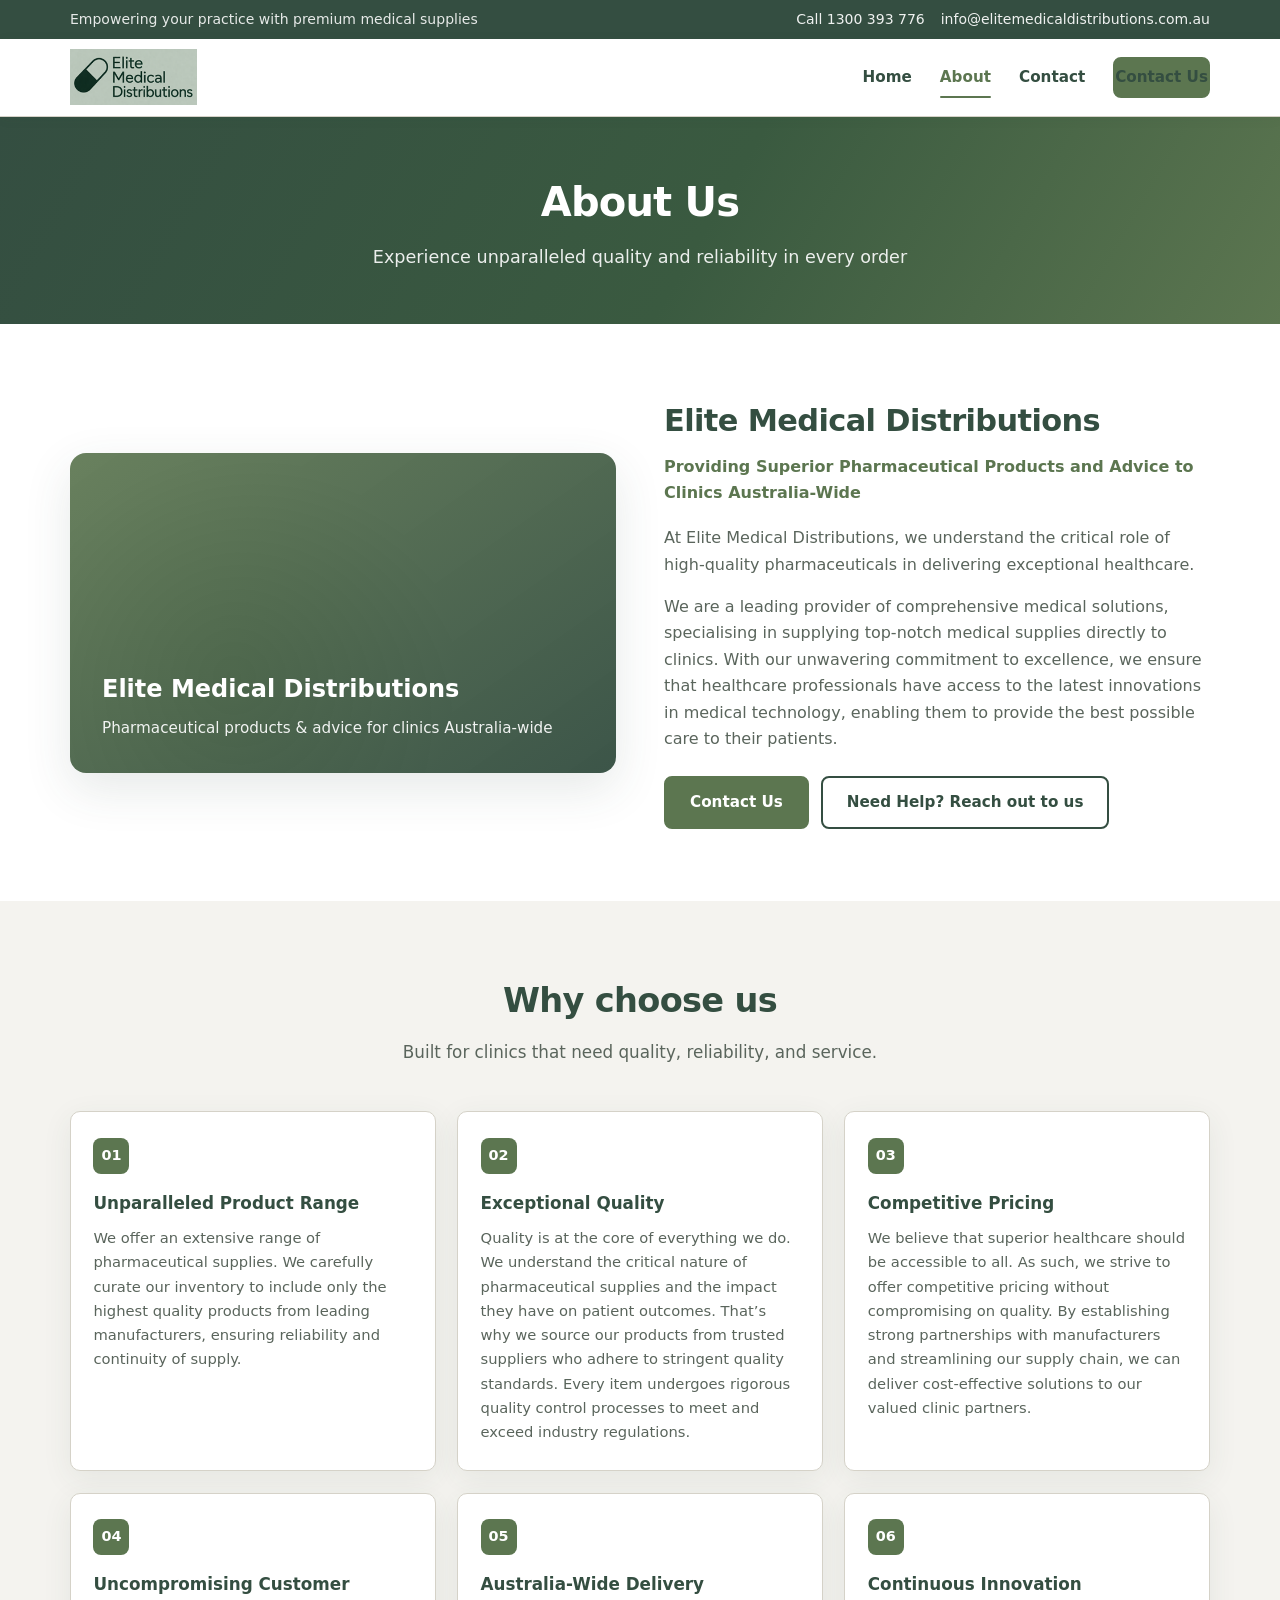
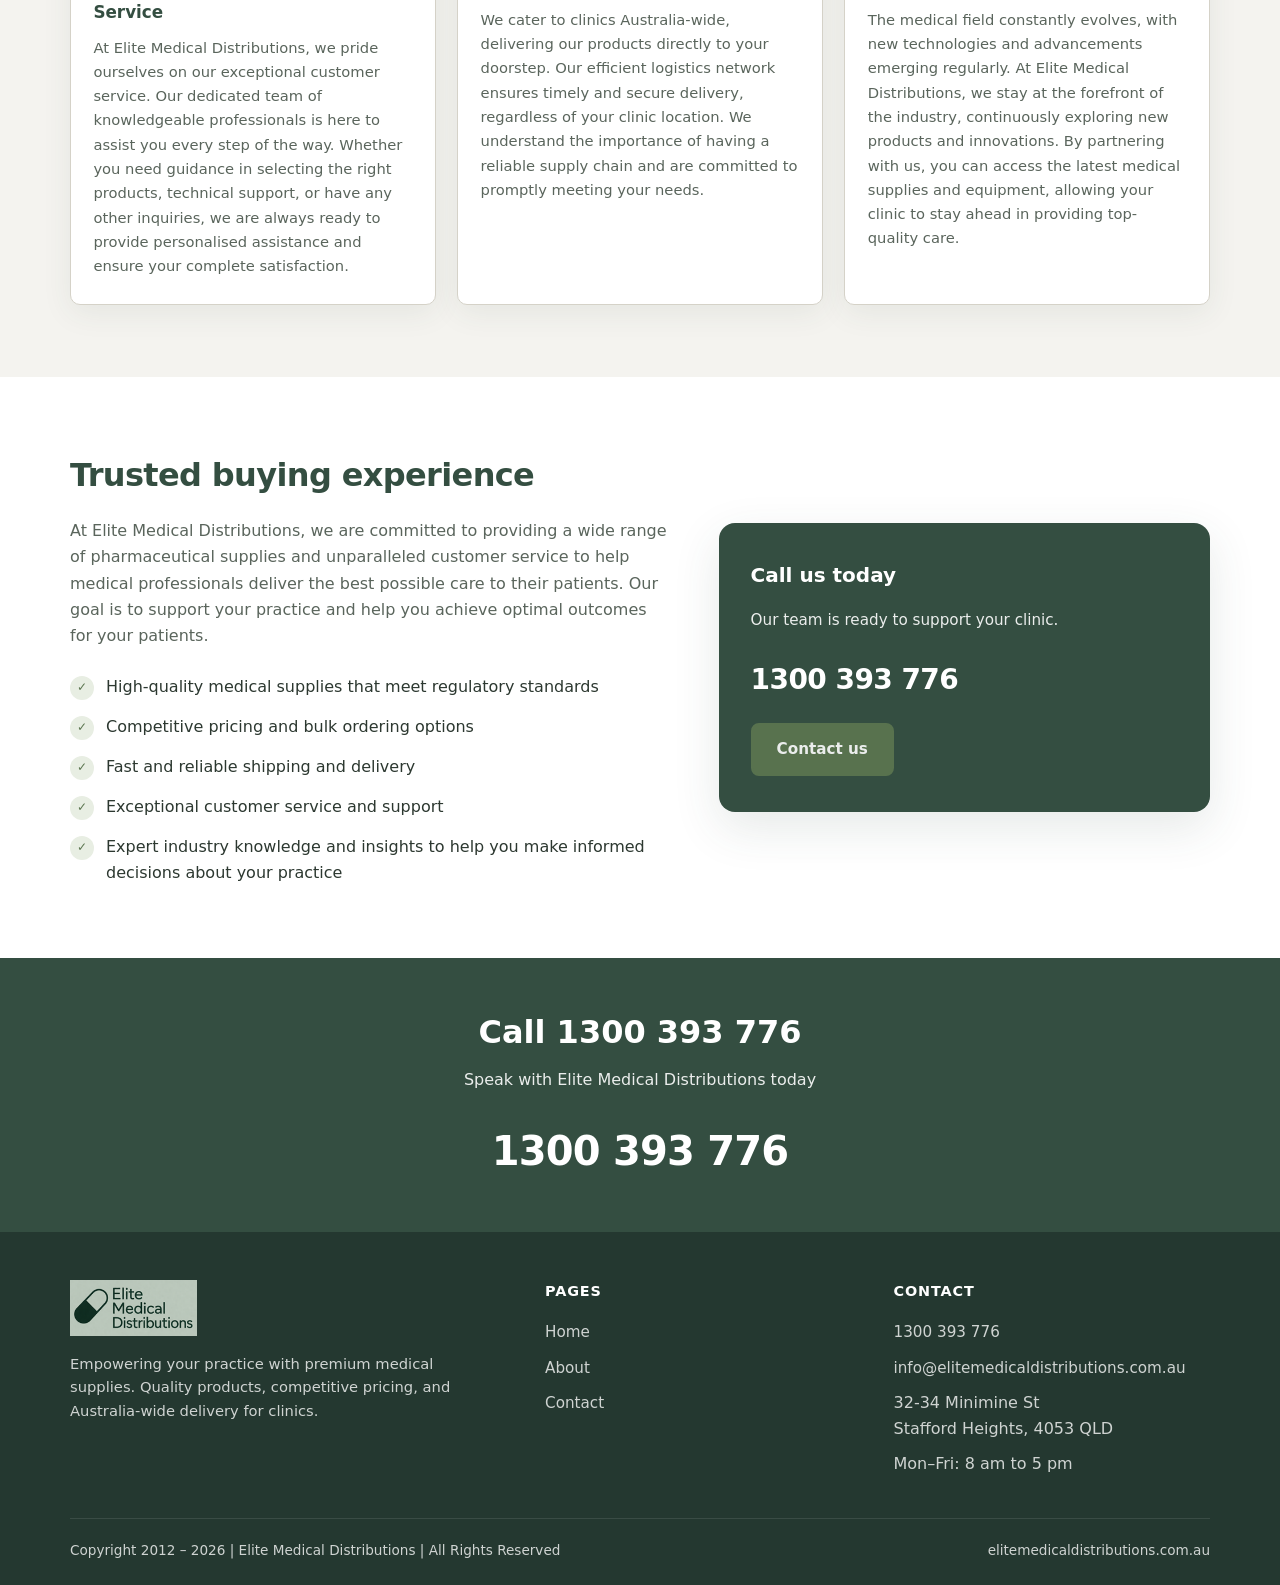
==== about.html @ 657a38bd "Apply EMD brand logo and Forest Sage palette. Add static Home, About, and Contact site ready for Ver" ====
<!DOCTYPE html>
<html lang="en-AU">
  <head>
    <meta charset="utf-8" />
    <meta name="viewport" content="width=device-width, initial-scale=1" />
    <title>About Us – Elite Medical Distributions</title>
    <meta
      name="description"
      content="Elite Medical Distributions provides superior pharmaceutical products and advice to clinics Australia-wide."
    />
    <link rel="canonical" href="https://elitemedicaldistributions.com.au/about" />
    <link rel="stylesheet" href="css/styles.css" />
  </head>
  <body>
    <div class="topbar">
      <div class="container">
        <p class="topbar-tagline">Empowering your practice with premium medical supplies</p>
        <div class="topbar-contact">
          <a href="tel:1300393776">Call 1300 393 776</a>
          <a href="mailto:info@elitemedicaldistributions.com.au">info@elitemedicaldistributions.com.au</a>
        </div>
      </div>
    </div>

    <header class="site-header is-sticky">
      <div class="container header-inner">
        <a class="logo" href="index.html"><img class="logo-img" src="assets/emd-logo.png" width="280" height="80" alt="Elite Medical Distributions" /></a>
        <button class="nav-toggle" type="button" aria-label="Open menu" aria-expanded="false">
          <span></span><span></span><span></span>
        </button>
        <nav class="nav" aria-label="Main">
          <a href="index.html">Home</a>
          <a href="about.html" class="active">About</a>
          <a href="contact.html">Contact</a>
          <a class="btn btn-primary" href="contact.html">Contact Us</a>
        </nav>
      </div>
    </header>

    <main>
      <section class="page-hero">
        <div class="container">
          <h1>About Us</h1>
          <p>Experience unparalleled quality and reliability in every order</p>
        </div>
      </section>

      <section class="section">
        <div class="container">
          <div class="about-intro">
            <div class="about-visual">
              <strong>Elite Medical Distributions</strong>
              <span>Pharmaceutical products &amp; advice for clinics Australia-wide</span>
            </div>
            <div class="about-copy">
              <h2>Elite Medical Distributions</h2>
              <p class="sub">
                Providing Superior Pharmaceutical Products and Advice to Clinics Australia-Wide
              </p>
              <p>
                At Elite Medical Distributions, we understand the critical role of high-quality
                pharmaceuticals in delivering exceptional healthcare.
              </p>
              <p>
                We are a leading provider of comprehensive medical solutions, specialising in
                supplying top-notch medical supplies directly to clinics. With our unwavering
                commitment to excellence, we ensure that healthcare professionals have access to
                the latest innovations in medical technology, enabling them to provide the best
                possible care to their patients.
              </p>
              <div class="about-actions">
                <a class="btn btn-primary" href="contact.html">Contact Us</a>
                <a class="btn btn-outline-dark" href="tel:0407933780">Need Help? Reach out to us</a>
              </div>
            </div>
          </div>
        </div>
      </section>

      <section class="section section-alt">
        <div class="container">
          <div class="section-header">
            <h2>Why choose us</h2>
            <p>Built for clinics that need quality, reliability, and service.</p>
          </div>
          <div class="why-grid">
            <article class="why-card">
              <span class="num">01</span>
              <h3>Unparalleled Product Range</h3>
              <p>
                We offer an extensive range of pharmaceutical supplies. We carefully curate our
                inventory to include only the highest quality products from leading manufacturers,
                ensuring reliability and continuity of supply.
              </p>
            </article>
            <article class="why-card">
              <span class="num">02</span>
              <h3>Exceptional Quality</h3>
              <p>
                Quality is at the core of everything we do. We understand the critical nature of
                pharmaceutical supplies and the impact they have on patient outcomes. That’s why we
                source our products from trusted suppliers who adhere to stringent quality
                standards. Every item undergoes rigorous quality control processes to meet and
                exceed industry regulations.
              </p>
            </article>
            <article class="why-card">
              <span class="num">03</span>
              <h3>Competitive Pricing</h3>
              <p>
                We believe that superior healthcare should be accessible to all. As such, we strive
                to offer competitive pricing without compromising on quality. By establishing
                strong partnerships with manufacturers and streamlining our supply chain, we can
                deliver cost-effective solutions to our valued clinic partners.
              </p>
            </article>
            <article class="why-card">
              <span class="num">04</span>
              <h3>Uncompromising Customer Service</h3>
              <p>
                At Elite Medical Distributions, we pride ourselves on our exceptional customer
                service. Our dedicated team of knowledgeable professionals is here to assist you
                every step of the way. Whether you need guidance in selecting the right products,
                technical support, or have any other inquiries, we are always ready to provide
                personalised assistance and ensure your complete satisfaction.
              </p>
            </article>
            <article class="why-card">
              <span class="num">05</span>
              <h3>Australia-Wide Delivery</h3>
              <p>
                We cater to clinics Australia-wide, delivering our products directly to your
                doorstep. Our efficient logistics network ensures timely and secure delivery,
                regardless of your clinic location. We understand the importance of having a
                reliable supply chain and are committed to promptly meeting your needs.
              </p>
            </article>
            <article class="why-card">
              <span class="num">06</span>
              <h3>Continuous Innovation</h3>
              <p>
                The medical field constantly evolves, with new technologies and advancements
                emerging regularly. At Elite Medical Distributions, we stay at the forefront of the
                industry, continuously exploring new products and innovations. By partnering with
                us, you can access the latest medical supplies and equipment, allowing your clinic
                to stay ahead in providing top-quality care.
              </p>
            </article>
          </div>
        </div>
      </section>

      <section class="section">
        <div class="container">
          <div class="trust-grid">
            <div>
              <h2>Trusted buying experience</h2>
              <p>
                At Elite Medical Distributions, we are committed to providing a wide range of
                pharmaceutical supplies and unparalleled customer service to help medical
                professionals deliver the best possible care to their patients. Our goal is to
                support your practice and help you achieve optimal outcomes for your patients.
              </p>
              <ul class="check-list">
                <li>High-quality medical supplies that meet regulatory standards</li>
                <li>Competitive pricing and bulk ordering options</li>
                <li>Fast and reliable shipping and delivery</li>
                <li>Exceptional customer service and support</li>
                <li>
                  Expert industry knowledge and insights to help you make informed decisions about
                  your practice
                </li>
              </ul>
            </div>
            <aside class="trust-panel">
              <h3>Call us today</h3>
              <p>Our team is ready to support your clinic.</p>
              <a class="phone" href="tel:1300393776">1300 393 776</a>
              <p style="margin-top: 1.25rem; margin-bottom: 0">
                <a class="btn btn-primary" href="contact.html">Contact us</a>
              </p>
            </aside>
          </div>
        </div>
      </section>

      <section class="cta-band">
        <div class="container">
          <h2>Call 1300 393 776</h2>
          <p>Speak with Elite Medical Distributions today</p>
          <a class="phone-lg" href="tel:1300393776">1300 393 776</a>
        </div>
      </section>
    </main>

    <footer class="site-footer">
      <div class="container">
        <div class="footer-grid">
          <div class="footer-brand">
            <a class="logo" href="index.html"><img class="logo-img" src="assets/emd-logo.png" width="280" height="80" alt="Elite Medical Distributions" /></a>
            <p>
              Empowering your practice with premium medical supplies. Quality products,
              competitive pricing, and Australia-wide delivery for clinics.
            </p>
          </div>
          <div class="footer-col">
            <h4>Pages</h4>
            <ul>
              <li><a href="index.html">Home</a></li>
              <li><a href="about.html">About</a></li>
              <li><a href="contact.html">Contact</a></li>
            </ul>
          </div>
          <div class="footer-col">
            <h4>Contact</h4>
            <ul>
              <li><a href="tel:1300393776">1300 393 776</a></li>
              <li>
                <a href="mailto:info@elitemedicaldistributions.com.au"
                  >info@elitemedicaldistributions.com.au</a
                >
              </li>
              <li>32-34 Minimine St<br />Stafford Heights, 4053 QLD</li>
              <li>Mon–Fri: 8 am to 5 pm</li>
            </ul>
          </div>
        </div>
        <div class="footer-bottom">
          <span>Copyright 2012 – 2026 | Elite Medical Distributions | All Rights Reserved</span>
          <span>elitemedicaldistributions.com.au</span>
        </div>
      </div>
    </footer>

    <script src="js/main.js"></script>
  </body>
</html>
---- css/styles.css ----
/* Elite Medical Distributions — Forest Sage brand palette
   Timberwolf #DAD7CD | Sage #A3B18A | Reseda #5C7650 | Hunter #3A5A40 | Brunswick #344E41
*/
:root {
  --timberwolf: #dad7cd;
  --sage: #a3b18a;
  --reseda: #5c7650;
  --hunter: #3a5a40;
  --brunswick: #344e41;

  --navy: var(--brunswick);
  --navy-mid: var(--hunter);
  --teal: var(--reseda);
  --teal-dark: var(--hunter);
  --teal-light: #e8eee3;
  --accent: var(--sage);
  --text: #2c3830;
  --text-muted: #5a655c;
  --white: #ffffff;
  --off-white: #f4f3ef;
  --border: #d5d2c8;
  --shadow: 0 8px 30px rgba(52, 78, 65, 0.08);
  --shadow-lg: 0 16px 48px rgba(52, 78, 65, 0.12);
  --radius: 10px;
  --font: "Segoe UI", system-ui, -apple-system, BlinkMacSystemFont, "Helvetica Neue", Arial, sans-serif;
  --max: 1140px;
}

*,
*::before,
*::after {
  box-sizing: border-box;
  margin: 0;
  padding: 0;
}

html {
  scroll-behavior: smooth;
}

body {
  font-family: var(--font);
  color: var(--text);
  background: var(--white);
  line-height: 1.65;
  font-size: 16px;
}

img {
  max-width: 100%;
  height: auto;
  display: block;
}

a {
  color: var(--reseda);
  text-decoration: none;
  transition: color 0.2s ease, background 0.2s ease, border-color 0.2s ease;
}

a:hover {
  color: var(--hunter);
}

ul {
  list-style: none;
}

.container {
  width: min(100% - 2rem, var(--max));
  margin-inline: auto;
}

/* —— Top bar —— */
.topbar {
  background: var(--brunswick);
  color: rgba(255, 255, 255, 0.88);
  font-size: 0.875rem;
  padding: 0.5rem 0;
}

.topbar .container {
  display: flex;
  flex-wrap: wrap;
  justify-content: space-between;
  align-items: center;
  gap: 0.5rem 1.5rem;
}

.topbar a {
  color: rgba(255, 255, 255, 0.92);
}

.topbar a:hover {
  color: var(--timberwolf);
}

.topbar-tagline {
  font-weight: 500;
}

.topbar-contact {
  display: flex;
  flex-wrap: wrap;
  gap: 1rem;
}

/* —— Header / Nav —— */
.site-header {
  background: var(--white);
  border-bottom: 1px solid var(--border);
  position: sticky;
  top: 0;
  z-index: 100;
  box-shadow: 0 2px 12px rgba(52, 78, 65, 0.05);
}

.header-inner {
  display: flex;
  align-items: center;
  justify-content: space-between;
  gap: 1rem;
  padding: 0.65rem 0;
}

.logo {
  display: flex;
  align-items: center;
  gap: 0.75rem;
  color: var(--brunswick);
  text-decoration: none;
}

.logo:hover {
  color: var(--brunswick);
}

.logo-img {
  height: 56px;
  width: auto;
  max-width: min(280px, 52vw);
  object-fit: contain;
}

.logo-img--footer {
  height: 64px;
  max-width: 260px;
  background: var(--sage);
  border-radius: 10px;
  padding: 0.35rem 0.6rem;
}

.nav-toggle {
  display: none;
  background: none;
  border: 1px solid var(--border);
  border-radius: 8px;
  padding: 0.5rem 0.65rem;
  cursor: pointer;
  color: var(--brunswick);
}

.nav-toggle span {
  display: block;
  width: 22px;
  height: 2px;
  background: currentColor;
  margin: 5px 0;
  border-radius: 1px;
}

.nav {
  display: flex;
  align-items: center;
  gap: 0.25rem 1.75rem;
}

.nav a {
  color: var(--brunswick);
  font-weight: 600;
  font-size: 0.95rem;
  padding: 0.35rem 0;
  position: relative;
}

.nav a:hover,
.nav a.active {
  color: var(--reseda);
}

.nav a.active::after {
  content: "";
  position: absolute;
  left: 0;
  right: 0;
  bottom: -2px;
  height: 2px;
  background: var(--reseda);
  border-radius: 2px;
}

.btn {
  display: inline-flex;
  align-items: center;
  justify-content: center;
  gap: 0.4rem;
  padding: 0.75rem 1.5rem;
  border-radius: 8px;
  font-weight: 600;
  font-size: 0.95rem;
  border: 2px solid transparent;
  cursor: pointer;
  text-decoration: none;
  transition: all 0.2s ease;
  font-family: inherit;
}

.btn-primary {
  background: var(--reseda);
  color: var(--white);
  border-color: var(--reseda);
}

.btn-primary:hover {
  background: var(--hunter);
  border-color: var(--hunter);
  color: var(--white);
}

.btn-outline {
  background: transparent;
  color: var(--white);
  border-color: rgba(255, 255, 255, 0.75);
}

.btn-outline:hover {
  background: var(--white);
  color: var(--brunswick);
  border-color: var(--white);
}

.btn-outline-dark {
  background: transparent;
  color: var(--brunswick);
  border-color: var(--brunswick);
}

.btn-outline-dark:hover {
  background: var(--brunswick);
  color: var(--white);
}

.btn-lg {
  padding: 0.9rem 1.85rem;
  font-size: 1rem;
}

/* —— Hero —— */
.hero {
  background:
    linear-gradient(125deg, rgba(52, 78, 65, 0.94) 0%, rgba(58, 90, 64, 0.88) 45%, rgba(92, 118, 80, 0.82) 100%),
    radial-gradient(ellipse at 70% 30%, #5c7650 0%, #344e41 70%);
  color: var(--white);
  padding: 5rem 0 5.5rem;
  position: relative;
  overflow: hidden;
}

.hero::after {
  content: "";
  position: absolute;
  inset: 0;
  background:
    linear-gradient(90deg, transparent 0%, transparent 50%, rgba(255, 255, 255, 0.03) 50%, rgba(255, 255, 255, 0.03) 100%),
    linear-gradient(0deg, transparent 0%, transparent 50%, rgba(255, 255, 255, 0.03) 50%, rgba(255, 255, 255, 0.03) 100%);
  background-size: 40px 40px;
  pointer-events: none;
  opacity: 0.45;
}

.hero .container {
  position: relative;
  z-index: 1;
  max-width: 780px;
}

.hero-eyebrow {
  display: inline-block;
  background: rgba(218, 215, 205, 0.15);
  border: 1px solid rgba(218, 215, 205, 0.35);
  padding: 0.35rem 0.85rem;
  border-radius: 999px;
  font-size: 0.8rem;
  font-weight: 600;
  letter-spacing: 0.04em;
  text-transform: uppercase;
  margin-bottom: 1.25rem;
  color: var(--timberwolf);
}

.hero h1 {
  font-size: clamp(2rem, 4.5vw, 3.15rem);
  font-weight: 800;
  line-height: 1.15;
  letter-spacing: -0.02em;
  margin-bottom: 1rem;
}

.hero-lead {
  font-size: clamp(1.05rem, 2vw, 1.25rem);
  opacity: 0.92;
  margin-bottom: 2rem;
  max-width: 36em;
  font-weight: 400;
}

.hero-actions {
  display: flex;
  flex-wrap: wrap;
  gap: 0.85rem;
}

/* —— Page hero (inner pages) —— */
.page-hero {
  background: linear-gradient(120deg, var(--brunswick) 0%, var(--hunter) 55%, var(--reseda) 100%);
  color: var(--white);
  padding: 3.25rem 0;
  text-align: center;
}

.page-hero h1 {
  font-size: clamp(1.85rem, 3.5vw, 2.5rem);
  font-weight: 800;
  letter-spacing: -0.02em;
  margin-bottom: 0.5rem;
}

.page-hero p {
  opacity: 0.9;
  font-size: 1.1rem;
  max-width: 36em;
  margin-inline: auto;
}

/* —— Sections —— */
.section {
  padding: 4.5rem 0;
}

.section-alt {
  background: var(--off-white);
}

.section-teal {
  background: linear-gradient(135deg, var(--hunter) 0%, var(--reseda) 55%, var(--sage) 100%);
  color: var(--white);
  text-align: center;
}

.section-header {
  text-align: center;
  max-width: 680px;
  margin: 0 auto 2.75rem;
}

.section-header h2 {
  font-size: clamp(1.6rem, 3vw, 2.1rem);
  color: var(--brunswick);
  font-weight: 800;
  letter-spacing: -0.02em;
  margin-bottom: 0.65rem;
}

.section-header p {
  color: var(--text-muted);
  font-size: 1.05rem;
}

.section-teal .section-header h2,
.section-teal .section-header p {
  color: var(--white);
}

.section-teal .section-header p {
  opacity: 0.92;
}

/* —— Feature cards —— */
.features {
  display: grid;
  grid-template-columns: repeat(3, 1fr);
  gap: 1.5rem;
}

.feature-card {
  background: var(--white);
  border: 1px solid var(--border);
  border-radius: var(--radius);
  padding: 1.85rem 1.6rem;
  box-shadow: var(--shadow);
  transition: transform 0.2s ease, box-shadow 0.2s ease;
}

.feature-card:hover {
  transform: translateY(-4px);
  box-shadow: var(--shadow-lg);
}

.feature-icon {
  width: 52px;
  height: 52px;
  border-radius: 12px;
  background: var(--teal-light);
  color: var(--reseda);
  display: grid;
  place-items: center;
  margin-bottom: 1.15rem;
  font-size: 1.4rem;
}

.feature-card h3 {
  font-size: 1.15rem;
  color: var(--brunswick);
  margin-bottom: 0.65rem;
  font-weight: 700;
}

.feature-card p {
  color: var(--text-muted);
  font-size: 0.95rem;
}

/* —— Stats strip —— */
.stats {
  display: grid;
  grid-template-columns: repeat(3, 1fr);
  gap: 1.5rem;
  text-align: center;
}

.stat strong {
  display: block;
  font-size: clamp(2rem, 4vw, 2.75rem);
  font-weight: 800;
  letter-spacing: -0.02em;
  margin-bottom: 0.25rem;
}

.stat span {
  opacity: 0.92;
  font-size: 0.95rem;
}

/* —— Trust / checklist —— */
.trust-grid {
  display: grid;
  grid-template-columns: 1.1fr 0.9fr;
  gap: 3rem;
  align-items: center;
}

.trust-grid h2 {
  font-size: clamp(1.6rem, 3vw, 2rem);
  color: var(--brunswick);
  font-weight: 800;
  margin-bottom: 1rem;
  letter-spacing: -0.02em;
}

.trust-grid > div > p {
  color: var(--text-muted);
  margin-bottom: 1.5rem;
}

.check-list {
  display: flex;
  flex-direction: column;
  gap: 0.85rem;
}

.check-list li {
  display: flex;
  align-items: flex-start;
  gap: 0.75rem;
  color: var(--text);
  font-weight: 500;
}

.check-list li::before {
  content: "✓";
  flex-shrink: 0;
  width: 24px;
  height: 24px;
  border-radius: 50%;
  background: var(--teal-light);
  color: var(--reseda);
  font-size: 0.75rem;
  font-weight: 800;
  display: grid;
  place-items: center;
  margin-top: 0.15rem;
}

.trust-panel {
  background: var(--brunswick);
  color: var(--white);
  border-radius: 16px;
  padding: 2.25rem 2rem;
  box-shadow: var(--shadow-lg);
}

.trust-panel h3 {
  font-size: 1.25rem;
  margin-bottom: 1rem;
  font-weight: 700;
}

.trust-panel p {
  opacity: 0.9;
  margin-bottom: 1.5rem;
  font-size: 0.95rem;
}

.trust-panel .phone {
  font-size: 1.75rem;
  font-weight: 800;
  color: var(--white);
  letter-spacing: -0.02em;
}

.trust-panel .phone:hover {
  color: var(--sage);
}

/* —— Why choose us —— */
.why-grid {
  display: grid;
  grid-template-columns: repeat(3, 1fr);
  gap: 1.35rem;
}

.why-card {
  background: var(--white);
  border: 1px solid var(--border);
  border-radius: var(--radius);
  padding: 1.6rem 1.4rem;
  box-shadow: var(--shadow);
}

.why-card .num {
  display: inline-flex;
  align-items: center;
  justify-content: center;
  width: 36px;
  height: 36px;
  border-radius: 8px;
  background: var(--reseda);
  color: white;
  font-weight: 800;
  font-size: 0.9rem;
  margin-bottom: 1rem;
}

.why-card h3 {
  font-size: 1.05rem;
  color: var(--brunswick);
  margin-bottom: 0.55rem;
  font-weight: 700;
}

.why-card p {
  color: var(--text-muted);
  font-size: 0.92rem;
}

/* —— About intro —— */
.about-intro {
  display: grid;
  grid-template-columns: 1fr 1fr;
  gap: 3rem;
  align-items: center;
}

.about-visual {
  border-radius: 16px;
  min-height: 320px;
  background:
    linear-gradient(145deg, rgba(92, 118, 80, 0.92), rgba(52, 78, 65, 0.96)),
    radial-gradient(circle at 30% 70%, #a3b18a, transparent 50%);
  display: flex;
  flex-direction: column;
  justify-content: flex-end;
  padding: 2rem;
  color: white;
  box-shadow: var(--shadow-lg);
}

.about-visual strong {
  font-size: 1.5rem;
  font-weight: 800;
  display: block;
  margin-bottom: 0.35rem;
}

.about-visual span {
  opacity: 0.92;
  font-size: 0.95rem;
}

.about-copy h2 {
  font-size: clamp(1.5rem, 3vw, 1.9rem);
  color: var(--brunswick);
  font-weight: 800;
  margin-bottom: 0.5rem;
  letter-spacing: -0.02em;
}

.about-copy .sub {
  color: var(--reseda);
  font-weight: 600;
  margin-bottom: 1.15rem;
}

.about-copy p {
  color: var(--text-muted);
  margin-bottom: 1rem;
}

.about-actions {
  display: flex;
  flex-wrap: wrap;
  gap: 0.75rem;
  margin-top: 1.5rem;
}

/* —— Contact —— */
.contact-grid {
  display: grid;
  grid-template-columns: 0.9fr 1.1fr;
  gap: 2rem;
  align-items: start;
}

.contact-cards {
  display: flex;
  flex-direction: column;
  gap: 1rem;
}

.contact-card {
  background: var(--white);
  border: 1px solid var(--border);
  border-radius: var(--radius);
  padding: 1.25rem 1.35rem;
  box-shadow: var(--shadow);
  display: flex;
  gap: 1rem;
  align-items: flex-start;
}

.contact-card .icon {
  width: 44px;
  height: 44px;
  border-radius: 10px;
  background: var(--teal-light);
  color: var(--reseda);
  display: grid;
  place-items: center;
  font-size: 1.15rem;
  flex-shrink: 0;
}

.contact-card h3 {
  font-size: 0.8rem;
  text-transform: uppercase;
  letter-spacing: 0.05em;
  color: var(--text-muted);
  margin-bottom: 0.25rem;
  font-weight: 600;
}

.contact-card p,
.contact-card a {
  color: var(--brunswick);
  font-weight: 700;
  font-size: 1.05rem;
}

.contact-card a:hover {
  color: var(--reseda);
}

.contact-card .hint {
  font-weight: 400;
  font-size: 0.85rem;
  color: var(--text-muted);
  margin-top: 0.2rem;
}

.form-card {
  background: var(--white);
  border: 1px solid var(--border);
  border-radius: 14px;
  padding: 2rem;
  box-shadow: var(--shadow-lg);
}

.form-card h2 {
  font-size: 1.45rem;
  color: var(--brunswick);
  font-weight: 800;
  margin-bottom: 0.35rem;
}

.form-card > p {
  color: var(--text-muted);
  margin-bottom: 1.5rem;
  font-size: 0.95rem;
}

.form-row {
  display: grid;
  grid-template-columns: 1fr 1fr;
  gap: 1rem;
}

.form-group {
  margin-bottom: 1rem;
}

.form-group label {
  display: block;
  font-size: 0.85rem;
  font-weight: 600;
  color: var(--brunswick);
  margin-bottom: 0.4rem;
}

.form-group label .req {
  color: #a33;
}

.form-group input,
.form-group select,
.form-group textarea {
  width: 100%;
  padding: 0.7rem 0.85rem;
  border: 1px solid var(--border);
  border-radius: 8px;
  font-family: inherit;
  font-size: 0.95rem;
  color: var(--text);
  background: var(--white);
  transition: border-color 0.15s ease, box-shadow 0.15s ease;
}

.form-group input:focus,
.form-group select:focus,
.form-group textarea:focus {
  outline: none;
  border-color: var(--reseda);
  box-shadow: 0 0 0 3px rgba(92, 118, 80, 0.18);
}

.form-group textarea {
  min-height: 120px;
  resize: vertical;
}

.form-status {
  margin-top: 1rem;
  padding: 0.85rem 1rem;
  border-radius: 8px;
  font-size: 0.95rem;
  display: none;
}

.form-status.success {
  display: block;
  background: #e8f0e6;
  color: #2d4a30;
  border: 1px solid #b8d0b0;
}

.form-status.error {
  display: block;
  background: #fdf0ef;
  border: 1px solid #f0c4c0;
  color: #a33;
}

/* —— CTA band —— */
.cta-band {
  background: var(--brunswick);
  color: var(--white);
  padding: 3rem 0;
  text-align: center;
}

.cta-band h2 {
  font-size: clamp(1.5rem, 3vw, 2rem);
  font-weight: 800;
  margin-bottom: 0.5rem;
}

.cta-band p {
  opacity: 0.9;
  margin-bottom: 1.5rem;
}

.cta-band .phone-lg {
  font-size: clamp(1.75rem, 4vw, 2.5rem);
  font-weight: 800;
  color: var(--white);
  letter-spacing: -0.02em;
}

.cta-band .phone-lg:hover {
  color: var(--sage);
}

/* —— Footer —— */
.site-footer {
  background: #243830;
  color: rgba(255, 255, 255, 0.78);
  padding: 3rem 0 1.5rem;
}

.footer-grid {
  display: grid;
  grid-template-columns: 1.4fr 1fr 1fr;
  gap: 2rem;
  margin-bottom: 2.5rem;
}

.footer-brand p {
  font-size: 0.92rem;
  max-width: 28em;
  line-height: 1.6;
  margin-top: 1rem;
}

.footer-col h4 {
  color: var(--white);
  font-size: 0.9rem;
  text-transform: uppercase;
  letter-spacing: 0.06em;
  margin-bottom: 1rem;
  font-weight: 700;
}

.footer-col ul {
  display: flex;
  flex-direction: column;
  gap: 0.55rem;
}

.footer-col a {
  color: rgba(255, 255, 255, 0.78);
  font-size: 0.95rem;
}

.footer-col a:hover {
  color: var(--timberwolf);
}

.footer-bottom {
  border-top: 1px solid rgba(255, 255, 255, 0.1);
  padding-top: 1.25rem;
  display: flex;
  flex-wrap: wrap;
  justify-content: space-between;
  gap: 0.75rem;
  font-size: 0.85rem;
}

/* —— Responsive —— */
@media (max-width: 900px) {
  .features,
  .why-grid {
    grid-template-columns: 1fr;
  }

  .trust-grid,
  .about-intro,
  .contact-grid {
    grid-template-columns: 1fr;
  }

  .stats {
    grid-template-columns: 1fr;
    gap: 1.75rem;
  }

  .footer-grid {
    grid-template-columns: 1fr;
  }

  .form-row {
    grid-template-columns: 1fr;
  }

  .nav-toggle {
    display: block;
  }

  .nav {
    display: none;
    position: absolute;
    top: 100%;
    left: 0;
    right: 0;
    background: var(--white);
    flex-direction: column;
    align-items: stretch;
    padding: 1rem;
    border-bottom: 1px solid var(--border);
    box-shadow: var(--shadow);
    gap: 0;
  }

  .nav.open {
    display: flex;
  }

  .nav a {
    padding: 0.75rem 0.5rem;
    border-bottom: 1px solid var(--border);
  }

  .nav a.active::after {
    display: none;
  }

  .site-header {
    position: relative;
  }

  .site-header.is-sticky {
    position: sticky;
  }

  .logo-img {
    height: 48px;
  }
}

@media (max-width: 600px) {
  .hero {
    padding: 3.5rem 0 4rem;
  }

  .section {
    padding: 3.25rem 0;
  }

  .form-card {
    padding: 1.35rem;
  }
}
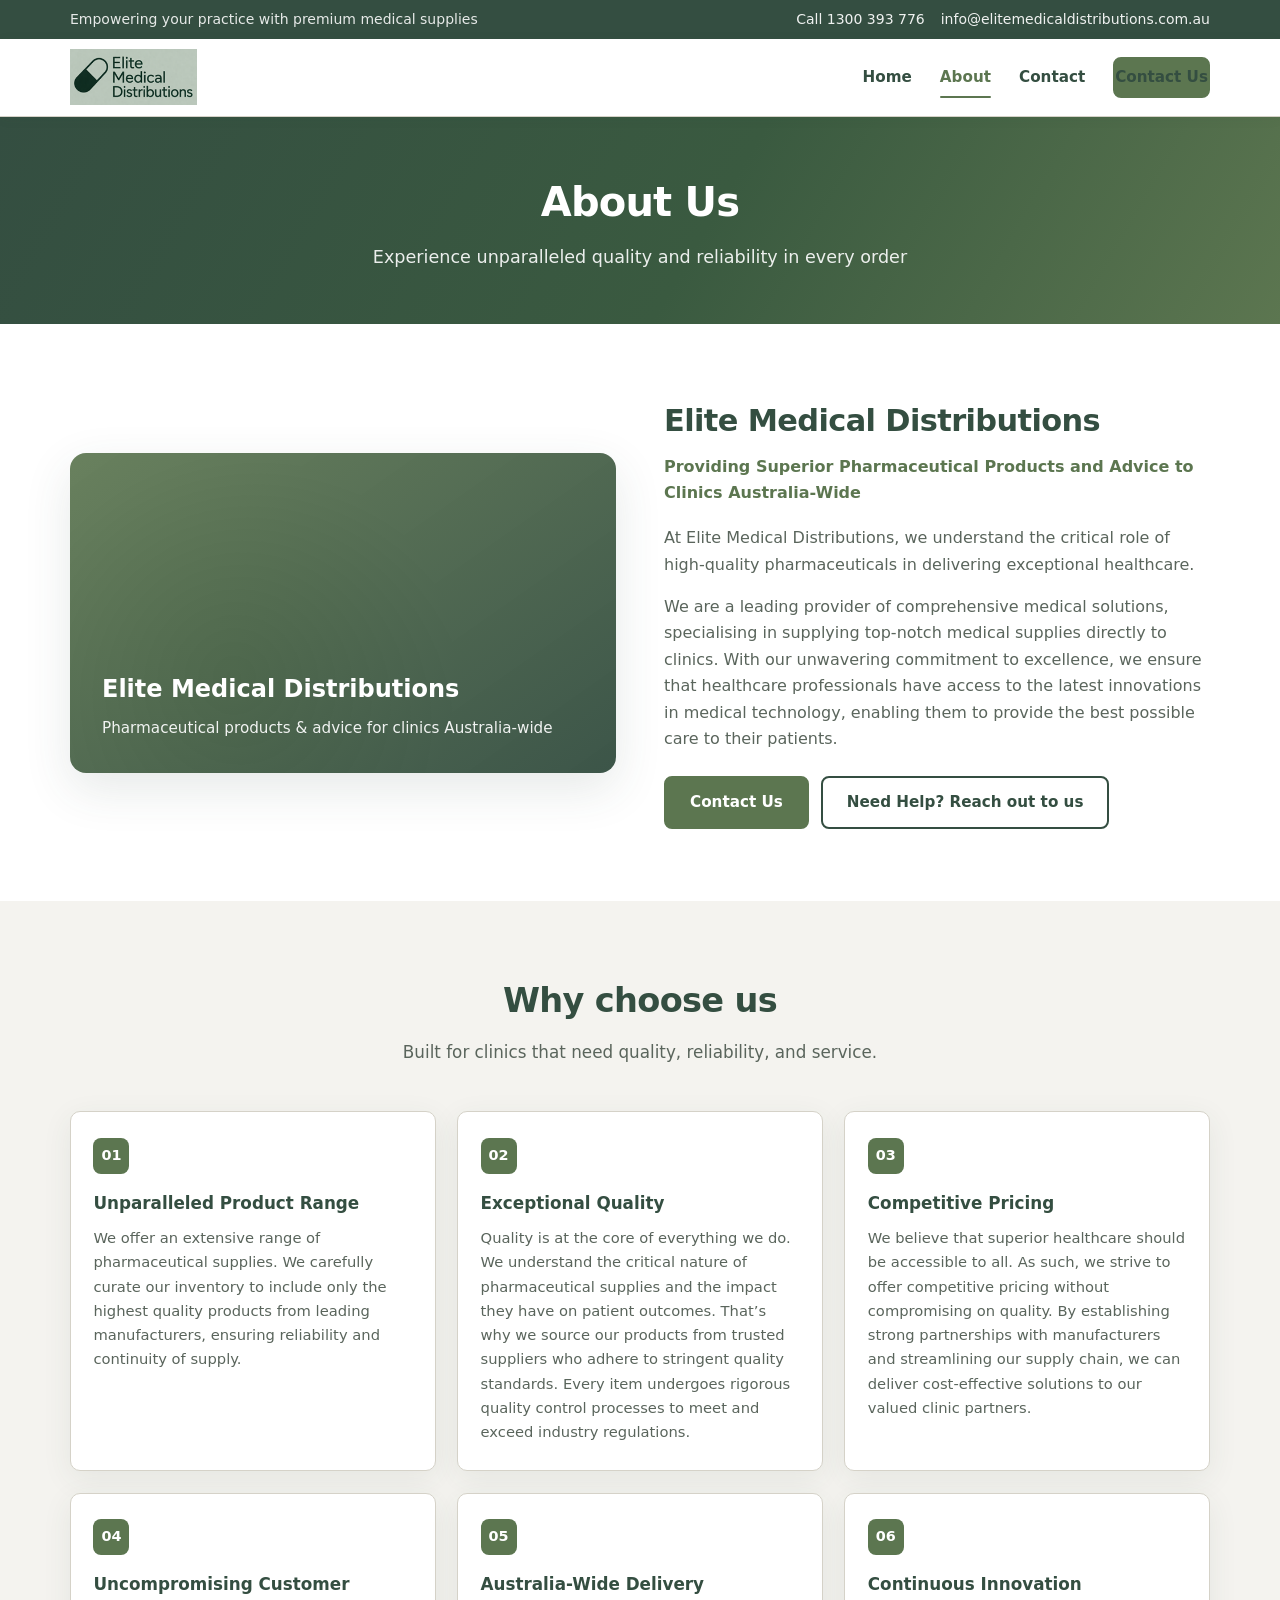
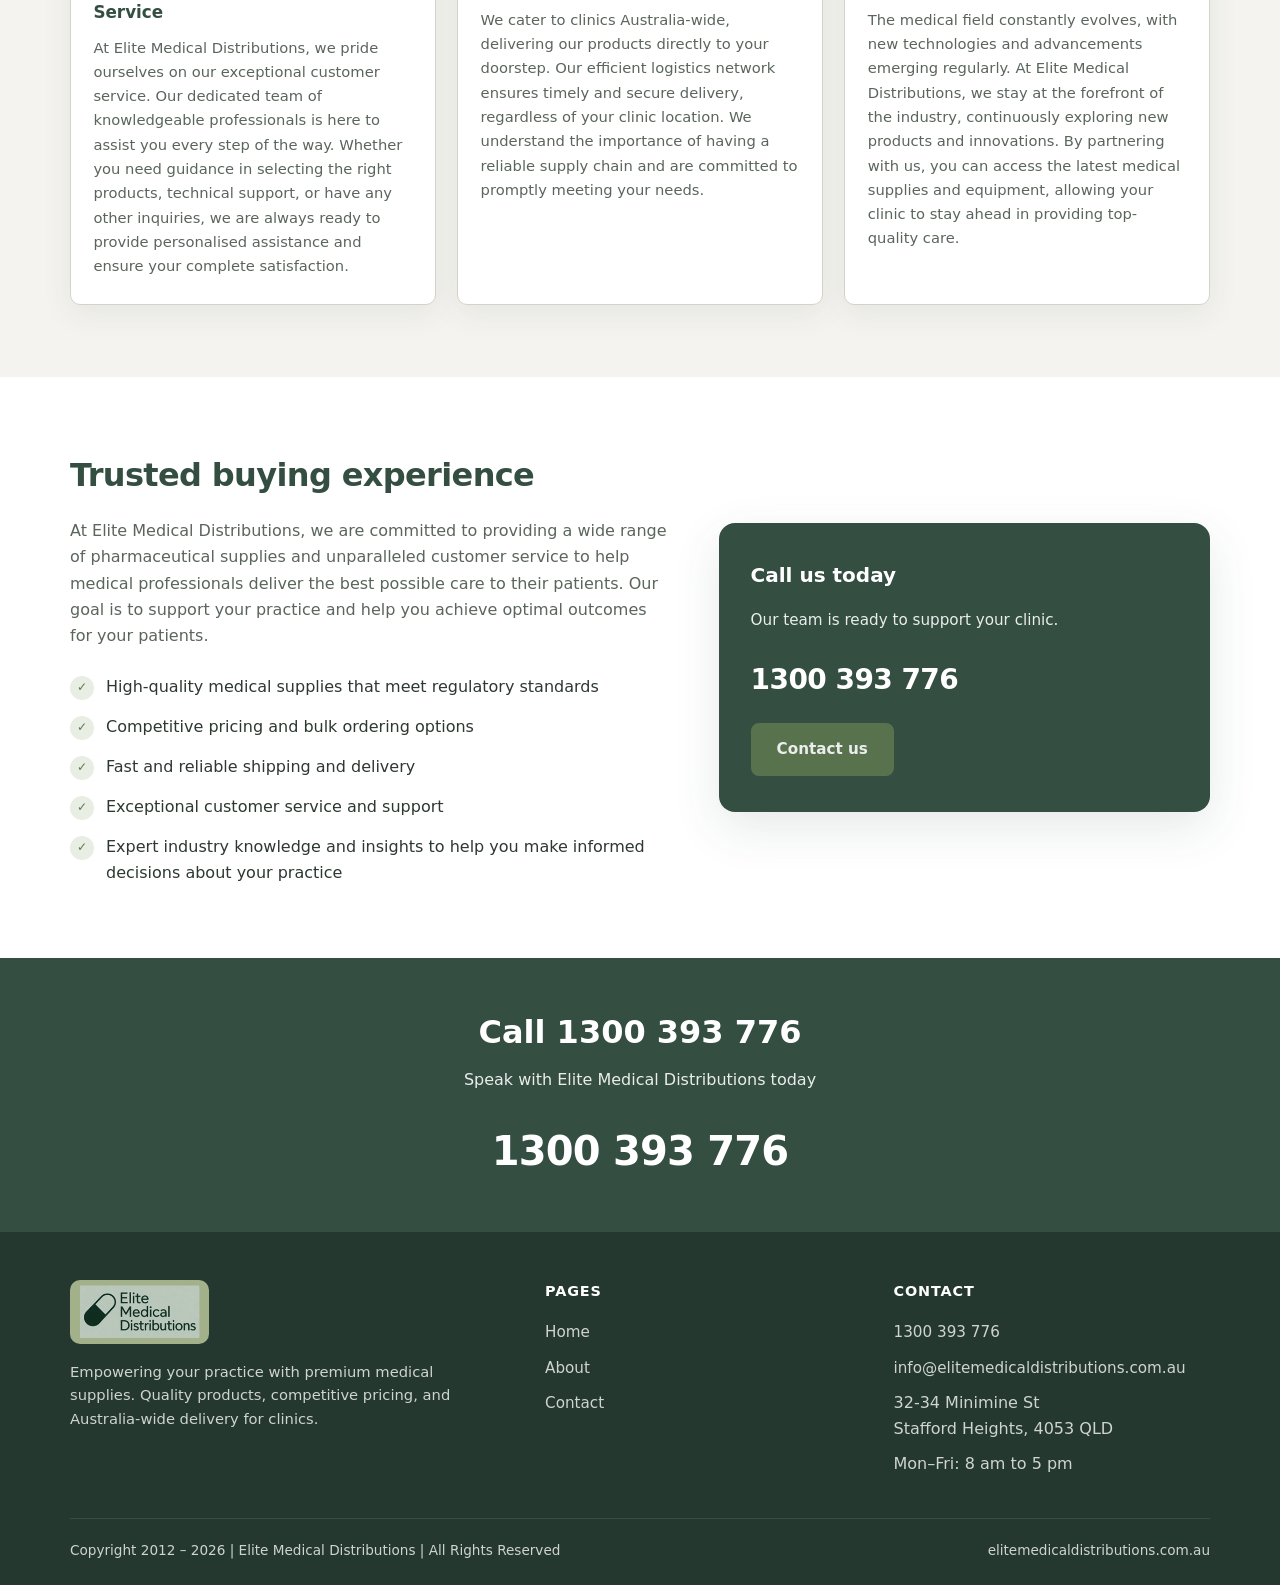
==== commit 02d312c7: "Use brand logo in footer with sage background." ====
--- a/about.html
+++ b/about.html
@@ -197,7 +197,7 @@
       <div class="container">
         <div class="footer-grid">
           <div class="footer-brand">
-            <a class="logo" href="index.html"><img class="logo-img" src="assets/emd-logo.png" width="280" height="80" alt="Elite Medical Distributions" /></a>
+            <a class="logo" href="index.html"><img class="logo-img logo-img--footer" src="assets/emd-logo.png" width="280" height="80" alt="Elite Medical Distributions" /></a>
             <p>
               Empowering your practice with premium medical supplies. Quality products,
               competitive pricing, and Australia-wide delivery for clinics.
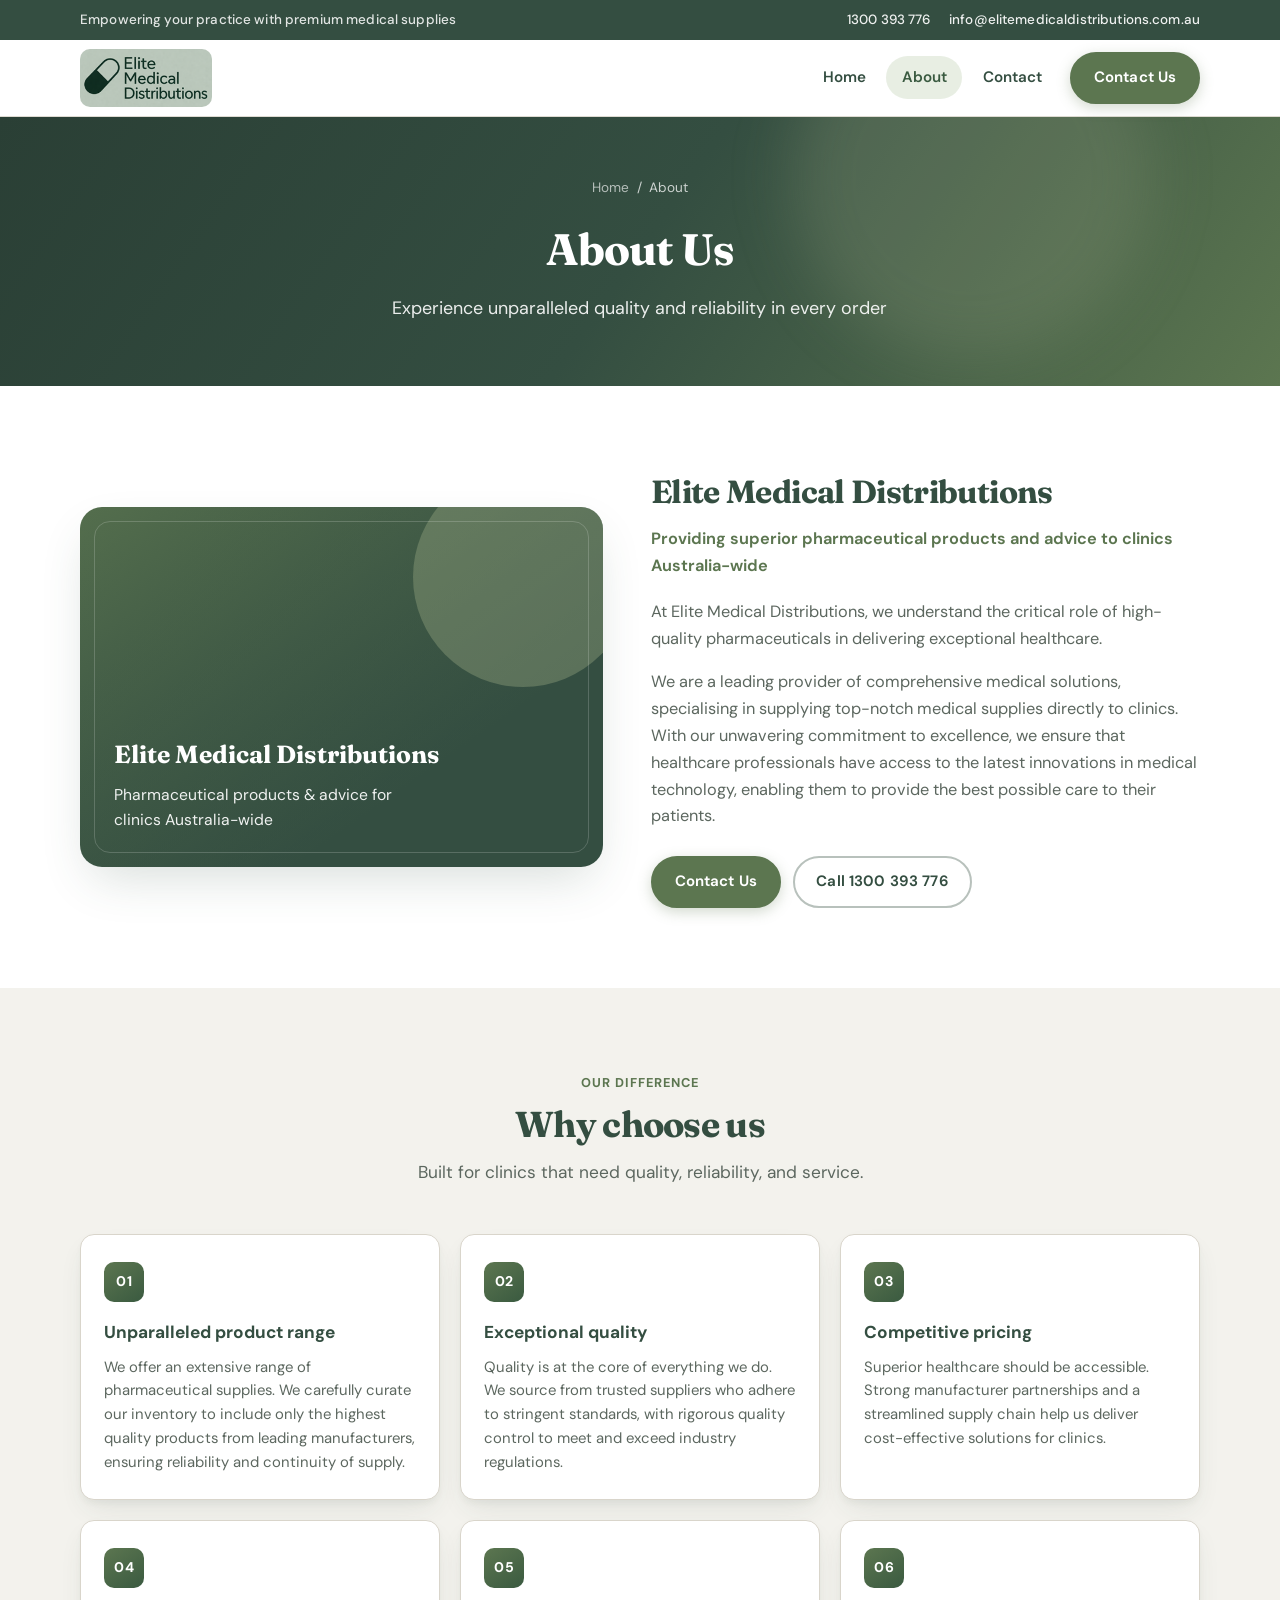
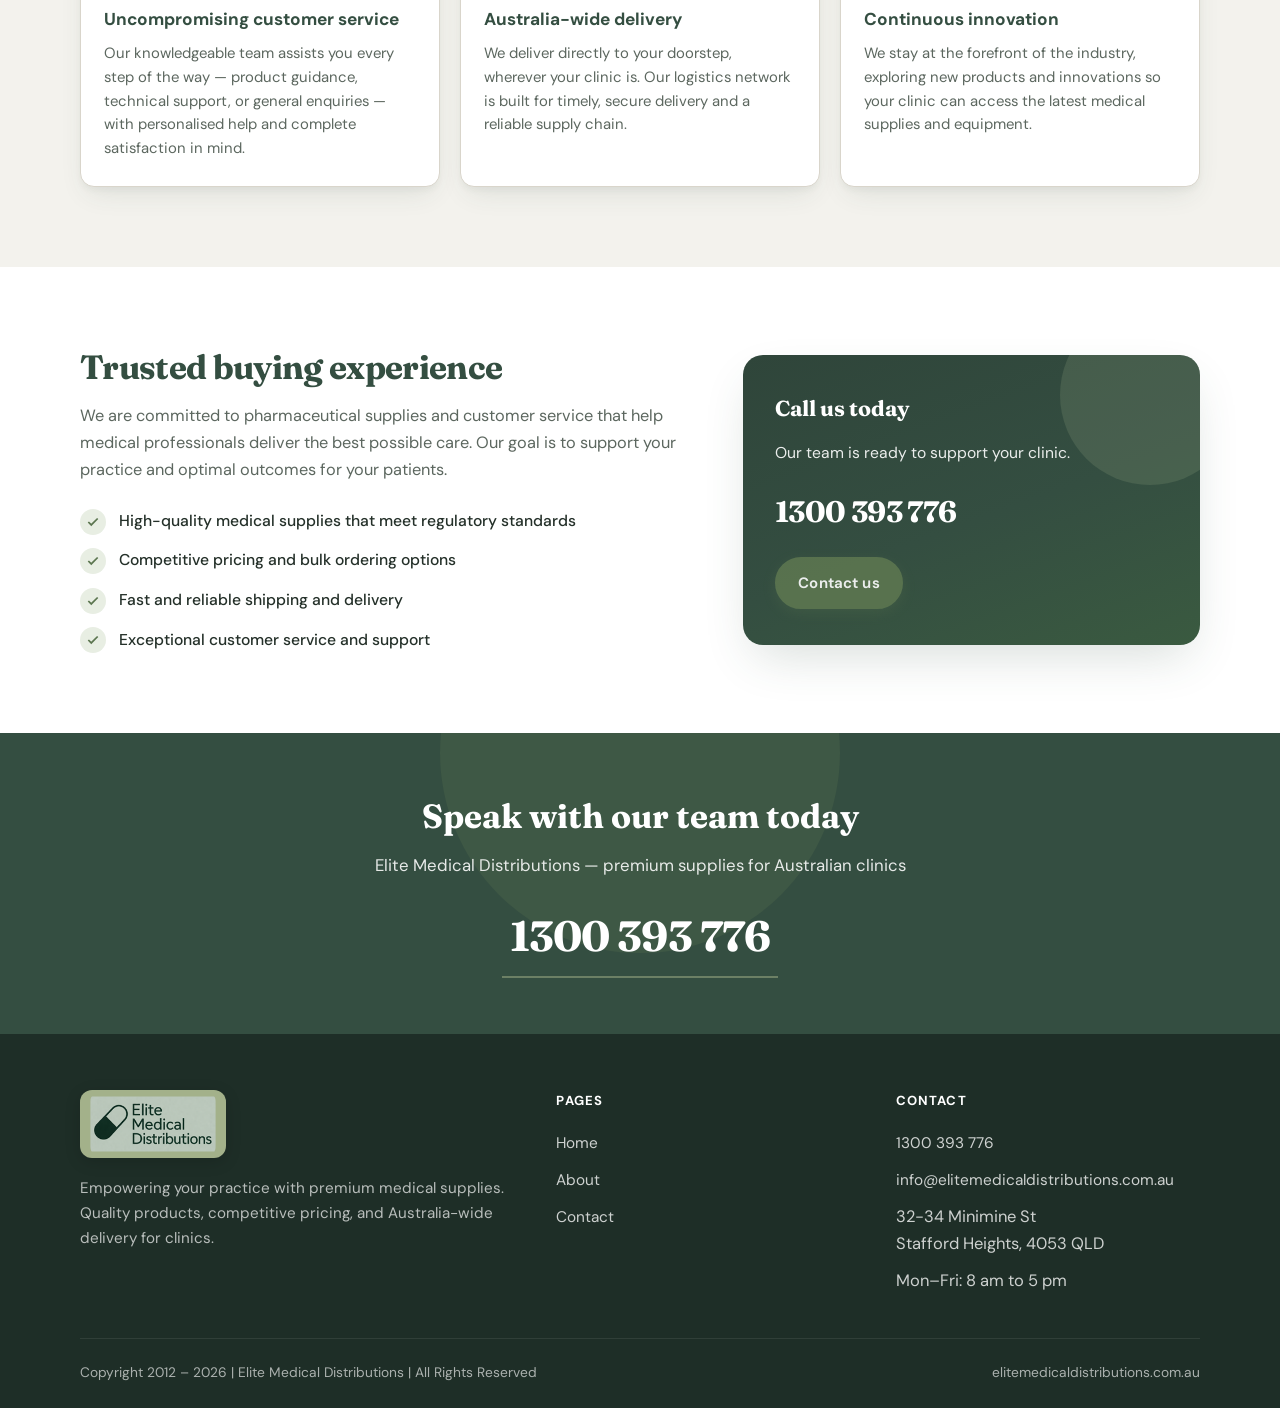
==== commit 7e31e572: "Improve brand polish: clean URLs, favicon, refined UI. - Use / /about /contact links and Vercel rewr" ====
--- a/about.html
+++ b/about.html
@@ -8,15 +8,18 @@
       name="description"
       content="Elite Medical Distributions provides superior pharmaceutical products and advice to clinics Australia-wide."
     />
-    <link rel="canonical" href="https://elitemedicaldistributions.com.au/about" />
-    <link rel="stylesheet" href="css/styles.css" />
+    <link rel="canonical" href="https://www.elitemedicaldistributions.com.au/about" />
+    <meta name="theme-color" content="#344E41" />
+    <link rel="icon" href="/assets/favicon.svg" type="image/svg+xml" />
+    <link rel="apple-touch-icon" href="/assets/emd-logo.png" />
+    <link rel="stylesheet" href="/css/styles.css" />
   </head>
   <body>
     <div class="topbar">
       <div class="container">
         <p class="topbar-tagline">Empowering your practice with premium medical supplies</p>
         <div class="topbar-contact">
-          <a href="tel:1300393776">Call 1300 393 776</a>
+          <a href="tel:1300393776">1300 393 776</a>
           <a href="mailto:info@elitemedicaldistributions.com.au">info@elitemedicaldistributions.com.au</a>
         </div>
       </div>
@@ -24,15 +27,17 @@
 
     <header class="site-header is-sticky">
       <div class="container header-inner">
-        <a class="logo" href="index.html"><img class="logo-img" src="assets/emd-logo.png" width="280" height="80" alt="Elite Medical Distributions" /></a>
+        <a class="logo" href="/">
+          <img class="logo-img" src="/assets/emd-logo.png" width="280" height="80" alt="Elite Medical Distributions" />
+        </a>
         <button class="nav-toggle" type="button" aria-label="Open menu" aria-expanded="false">
           <span></span><span></span><span></span>
         </button>
         <nav class="nav" aria-label="Main">
-          <a href="index.html">Home</a>
-          <a href="about.html" class="active">About</a>
-          <a href="contact.html">Contact</a>
-          <a class="btn btn-primary" href="contact.html">Contact Us</a>
+          <a href="/">Home</a>
+          <a href="/about" class="active">About</a>
+          <a href="/contact">Contact</a>
+          <a class="btn btn-primary" href="/contact">Contact Us</a>
         </nav>
       </div>
     </header>
@@ -40,6 +45,11 @@
     <main>
       <section class="page-hero">
         <div class="container">
+          <div class="breadcrumb">
+            <a href="/">Home</a>
+            <span aria-hidden="true">/</span>
+            <span>About</span>
+          </div>
           <h1>About Us</h1>
           <p>Experience unparalleled quality and reliability in every order</p>
         </div>
@@ -55,7 +65,7 @@
             <div class="about-copy">
               <h2>Elite Medical Distributions</h2>
               <p class="sub">
-                Providing Superior Pharmaceutical Products and Advice to Clinics Australia-Wide
+                Providing superior pharmaceutical products and advice to clinics Australia-wide
               </p>
               <p>
                 At Elite Medical Distributions, we understand the critical role of high-quality
@@ -69,8 +79,8 @@
                 possible care to their patients.
               </p>
               <div class="about-actions">
-                <a class="btn btn-primary" href="contact.html">Contact Us</a>
-                <a class="btn btn-outline-dark" href="tel:0407933780">Need Help? Reach out to us</a>
+                <a class="btn btn-primary" href="/contact">Contact Us</a>
+                <a class="btn btn-outline-dark" href="tel:1300393776">Call 1300 393 776</a>
               </div>
             </div>
           </div>
@@ -80,13 +90,14 @@
       <section class="section section-alt">
         <div class="container">
           <div class="section-header">
+            <span class="eyebrow">Our difference</span>
             <h2>Why choose us</h2>
             <p>Built for clinics that need quality, reliability, and service.</p>
           </div>
           <div class="why-grid">
             <article class="why-card">
               <span class="num">01</span>
-              <h3>Unparalleled Product Range</h3>
+              <h3>Unparalleled product range</h3>
               <p>
                 We offer an extensive range of pharmaceutical supplies. We carefully curate our
                 inventory to include only the highest quality products from leading manufacturers,
@@ -95,55 +106,44 @@
             </article>
             <article class="why-card">
               <span class="num">02</span>
-              <h3>Exceptional Quality</h3>
-              <p>
-                Quality is at the core of everything we do. We understand the critical nature of
-                pharmaceutical supplies and the impact they have on patient outcomes. That’s why we
-                source our products from trusted suppliers who adhere to stringent quality
-                standards. Every item undergoes rigorous quality control processes to meet and
-                exceed industry regulations.
+              <h3>Exceptional quality</h3>
+              <p>
+                Quality is at the core of everything we do. We source from trusted suppliers who
+                adhere to stringent standards, with rigorous quality control to meet and exceed
+                industry regulations.
               </p>
             </article>
             <article class="why-card">
               <span class="num">03</span>
-              <h3>Competitive Pricing</h3>
-              <p>
-                We believe that superior healthcare should be accessible to all. As such, we strive
-                to offer competitive pricing without compromising on quality. By establishing
-                strong partnerships with manufacturers and streamlining our supply chain, we can
-                deliver cost-effective solutions to our valued clinic partners.
+              <h3>Competitive pricing</h3>
+              <p>
+                Superior healthcare should be accessible. Strong manufacturer partnerships and a
+                streamlined supply chain help us deliver cost-effective solutions for clinics.
               </p>
             </article>
             <article class="why-card">
               <span class="num">04</span>
-              <h3>Uncompromising Customer Service</h3>
-              <p>
-                At Elite Medical Distributions, we pride ourselves on our exceptional customer
-                service. Our dedicated team of knowledgeable professionals is here to assist you
-                every step of the way. Whether you need guidance in selecting the right products,
-                technical support, or have any other inquiries, we are always ready to provide
-                personalised assistance and ensure your complete satisfaction.
+              <h3>Uncompromising customer service</h3>
+              <p>
+                Our knowledgeable team assists you every step of the way — product guidance,
+                technical support, or general enquiries — with personalised help and complete
+                satisfaction in mind.
               </p>
             </article>
             <article class="why-card">
               <span class="num">05</span>
-              <h3>Australia-Wide Delivery</h3>
-              <p>
-                We cater to clinics Australia-wide, delivering our products directly to your
-                doorstep. Our efficient logistics network ensures timely and secure delivery,
-                regardless of your clinic location. We understand the importance of having a
-                reliable supply chain and are committed to promptly meeting your needs.
+              <h3>Australia-wide delivery</h3>
+              <p>
+                We deliver directly to your doorstep, wherever your clinic is. Our logistics network
+                is built for timely, secure delivery and a reliable supply chain.
               </p>
             </article>
             <article class="why-card">
               <span class="num">06</span>
-              <h3>Continuous Innovation</h3>
-              <p>
-                The medical field constantly evolves, with new technologies and advancements
-                emerging regularly. At Elite Medical Distributions, we stay at the forefront of the
-                industry, continuously exploring new products and innovations. By partnering with
-                us, you can access the latest medical supplies and equipment, allowing your clinic
-                to stay ahead in providing top-quality care.
+              <h3>Continuous innovation</h3>
+              <p>
+                We stay at the forefront of the industry, exploring new products and innovations so
+                your clinic can access the latest medical supplies and equipment.
               </p>
             </article>
           </div>
@@ -156,19 +156,26 @@
             <div>
               <h2>Trusted buying experience</h2>
               <p>
-                At Elite Medical Distributions, we are committed to providing a wide range of
-                pharmaceutical supplies and unparalleled customer service to help medical
-                professionals deliver the best possible care to their patients. Our goal is to
-                support your practice and help you achieve optimal outcomes for your patients.
+                We are committed to pharmaceutical supplies and customer service that help medical
+                professionals deliver the best possible care. Our goal is to support your practice
+                and optimal outcomes for your patients.
               </p>
               <ul class="check-list">
-                <li>High-quality medical supplies that meet regulatory standards</li>
-                <li>Competitive pricing and bulk ordering options</li>
-                <li>Fast and reliable shipping and delivery</li>
-                <li>Exceptional customer service and support</li>
-                <li>
-                  Expert industry knowledge and insights to help you make informed decisions about
-                  your practice
+                <li>
+                  <span class="tick" aria-hidden="true"><svg viewBox="0 0 24 24" fill="none" stroke="currentColor" stroke-width="3"><path d="M20 6L9 17l-5-5"/></svg></span>
+                  High-quality medical supplies that meet regulatory standards
+                </li>
+                <li>
+                  <span class="tick" aria-hidden="true"><svg viewBox="0 0 24 24" fill="none" stroke="currentColor" stroke-width="3"><path d="M20 6L9 17l-5-5"/></svg></span>
+                  Competitive pricing and bulk ordering options
+                </li>
+                <li>
+                  <span class="tick" aria-hidden="true"><svg viewBox="0 0 24 24" fill="none" stroke="currentColor" stroke-width="3"><path d="M20 6L9 17l-5-5"/></svg></span>
+                  Fast and reliable shipping and delivery
+                </li>
+                <li>
+                  <span class="tick" aria-hidden="true"><svg viewBox="0 0 24 24" fill="none" stroke="currentColor" stroke-width="3"><path d="M20 6L9 17l-5-5"/></svg></span>
+                  Exceptional customer service and support
                 </li>
               </ul>
             </div>
@@ -176,8 +183,8 @@
               <h3>Call us today</h3>
               <p>Our team is ready to support your clinic.</p>
               <a class="phone" href="tel:1300393776">1300 393 776</a>
-              <p style="margin-top: 1.25rem; margin-bottom: 0">
-                <a class="btn btn-primary" href="contact.html">Contact us</a>
+              <p style="margin-bottom: 0">
+                <a class="btn btn-primary" href="/contact">Contact us</a>
               </p>
             </aside>
           </div>
@@ -186,8 +193,8 @@
 
       <section class="cta-band">
         <div class="container">
-          <h2>Call 1300 393 776</h2>
-          <p>Speak with Elite Medical Distributions today</p>
+          <h2>Speak with our team today</h2>
+          <p>Elite Medical Distributions — premium supplies for Australian clinics</p>
           <a class="phone-lg" href="tel:1300393776">1300 393 776</a>
         </div>
       </section>
@@ -197,7 +204,9 @@
       <div class="container">
         <div class="footer-grid">
           <div class="footer-brand">
-            <a class="logo" href="index.html"><img class="logo-img logo-img--footer" src="assets/emd-logo.png" width="280" height="80" alt="Elite Medical Distributions" /></a>
+            <a class="logo" href="/">
+              <img class="logo-img logo-img--footer" src="/assets/emd-logo.png" width="240" height="68" alt="Elite Medical Distributions" />
+            </a>
             <p>
               Empowering your practice with premium medical supplies. Quality products,
               competitive pricing, and Australia-wide delivery for clinics.
@@ -206,20 +215,16 @@
           <div class="footer-col">
             <h4>Pages</h4>
             <ul>
-              <li><a href="index.html">Home</a></li>
-              <li><a href="about.html">About</a></li>
-              <li><a href="contact.html">Contact</a></li>
+              <li><a href="/">Home</a></li>
+              <li><a href="/about">About</a></li>
+              <li><a href="/contact">Contact</a></li>
             </ul>
           </div>
           <div class="footer-col">
             <h4>Contact</h4>
             <ul>
               <li><a href="tel:1300393776">1300 393 776</a></li>
-              <li>
-                <a href="mailto:info@elitemedicaldistributions.com.au"
-                  >info@elitemedicaldistributions.com.au</a
-                >
-              </li>
+              <li><a href="mailto:info@elitemedicaldistributions.com.au">info@elitemedicaldistributions.com.au</a></li>
               <li>32-34 Minimine St<br />Stafford Heights, 4053 QLD</li>
               <li>Mon–Fri: 8 am to 5 pm</li>
             </ul>
@@ -232,6 +237,6 @@
       </div>
     </footer>
 
-    <script src="js/main.js"></script>
+    <script src="/js/main.js"></script>
   </body>
 </html>
--- a/css/styles.css
+++ b/css/styles.css
@@ -1,6 +1,8 @@
-/* Elite Medical Distributions — Forest Sage brand palette
-   Timberwolf #DAD7CD | Sage #A3B18A | Reseda #5C7650 | Hunter #3A5A40 | Brunswick #344E41
+/* Elite Medical Distributions — Forest Sage brand
+   #DAD7CD Timberwolf | #A3B18A Sage | #5C7650 Reseda | #3A5A40 Hunter | #344E41 Brunswick
 */
+@import url("https://fonts.googleapis.com/css2?family=DM+Sans:ital,opsz,wght@0,9..40,400;0,9..40,500;0,9..40,600;0,9..40,700;0,9..40,800;1,9..40,400&family=Fraunces:opsz,wght@9..144,600;9..144,700&display=swap");
+
 :root {
   --timberwolf: #dad7cd;
   --sage: #a3b18a;
@@ -8,22 +10,20 @@
   --hunter: #3a5a40;
   --brunswick: #344e41;
 
-  --navy: var(--brunswick);
-  --navy-mid: var(--hunter);
-  --teal: var(--reseda);
-  --teal-dark: var(--hunter);
-  --teal-light: #e8eee3;
-  --accent: var(--sage);
-  --text: #2c3830;
-  --text-muted: #5a655c;
+  --text: #243029;
+  --text-muted: #5c675f;
   --white: #ffffff;
-  --off-white: #f4f3ef;
-  --border: #d5d2c8;
-  --shadow: 0 8px 30px rgba(52, 78, 65, 0.08);
-  --shadow-lg: 0 16px 48px rgba(52, 78, 65, 0.12);
-  --radius: 10px;
-  --font: "Segoe UI", system-ui, -apple-system, BlinkMacSystemFont, "Helvetica Neue", Arial, sans-serif;
-  --max: 1140px;
+  --off-white: #f3f2ed;
+  --surface: #fafaf7;
+  --border: #d9d5cb;
+  --shadow: 0 4px 6px -1px rgba(52, 78, 65, 0.05), 0 12px 28px -8px rgba(52, 78, 65, 0.12);
+  --shadow-lg: 0 20px 50px -12px rgba(52, 78, 65, 0.2);
+  --radius: 14px;
+  --radius-sm: 10px;
+  --font: "DM Sans", system-ui, -apple-system, sans-serif;
+  --font-display: "Fraunces", Georgia, "Times New Roman", serif;
+  --max: 1120px;
+  --header-h: 76px;
 }
 
 *,
@@ -43,7 +43,8 @@
   color: var(--text);
   background: var(--white);
   line-height: 1.65;
-  font-size: 16px;
+  font-size: 16.5px;
+  -webkit-font-smoothing: antialiased;
 }
 
 img {
@@ -55,7 +56,7 @@
 a {
   color: var(--reseda);
   text-decoration: none;
-  transition: color 0.2s ease, background 0.2s ease, border-color 0.2s ease;
+  transition: color 0.2s ease, background 0.2s ease, border-color 0.2s ease, box-shadow 0.2s ease, transform 0.2s ease;
 }
 
 a:hover {
@@ -67,16 +68,17 @@
 }
 
 .container {
-  width: min(100% - 2rem, var(--max));
+  width: min(100% - 2.5rem, var(--max));
   margin-inline: auto;
 }
 
 /* —— Top bar —— */
 .topbar {
   background: var(--brunswick);
-  color: rgba(255, 255, 255, 0.88);
-  font-size: 0.875rem;
-  padding: 0.5rem 0;
+  color: rgba(255, 255, 255, 0.9);
+  font-size: 0.84rem;
+  padding: 0.55rem 0;
+  letter-spacing: 0.01em;
 }
 
 .topbar .container {
@@ -89,6 +91,7 @@
 
 .topbar a {
   color: rgba(255, 255, 255, 0.92);
+  font-weight: 500;
 }
 
 .topbar a:hover {
@@ -97,22 +100,30 @@
 
 .topbar-tagline {
   font-weight: 500;
+  opacity: 0.95;
 }
 
 .topbar-contact {
   display: flex;
   flex-wrap: wrap;
-  gap: 1rem;
-}
-
-/* —— Header / Nav —— */
+  gap: 1.15rem;
+}
+
+.topbar-contact a {
+  display: inline-flex;
+  align-items: center;
+  gap: 0.35rem;
+}
+
+/* —— Header —— */
 .site-header {
-  background: var(--white);
-  border-bottom: 1px solid var(--border);
+  background: rgba(255, 255, 255, 0.92);
+  backdrop-filter: blur(12px);
+  -webkit-backdrop-filter: blur(12px);
+  border-bottom: 1px solid rgba(217, 213, 203, 0.85);
   position: sticky;
   top: 0;
   z-index: 100;
-  box-shadow: 0 2px 12px rgba(52, 78, 65, 0.05);
 }
 
 .header-inner {
@@ -120,42 +131,39 @@
   align-items: center;
   justify-content: space-between;
   gap: 1rem;
-  padding: 0.65rem 0;
+  min-height: var(--header-h);
+  padding: 0.5rem 0;
 }
 
 .logo {
   display: flex;
   align-items: center;
-  gap: 0.75rem;
-  color: var(--brunswick);
-  text-decoration: none;
-}
-
-.logo:hover {
-  color: var(--brunswick);
+  flex-shrink: 0;
 }
 
 .logo-img {
-  height: 56px;
+  height: 58px;
   width: auto;
-  max-width: min(280px, 52vw);
+  max-width: min(260px, 48vw);
   object-fit: contain;
+  border-radius: 10px;
 }
 
 .logo-img--footer {
-  height: 64px;
-  max-width: 260px;
+  height: 68px;
+  max-width: 240px;
   background: var(--sage);
-  border-radius: 10px;
-  padding: 0.35rem 0.6rem;
+  border-radius: 12px;
+  padding: 0.4rem 0.65rem;
+  box-shadow: 0 4px 16px rgba(0, 0, 0, 0.15);
 }
 
 .nav-toggle {
   display: none;
-  background: none;
+  background: var(--surface);
   border: 1px solid var(--border);
-  border-radius: 8px;
-  padding: 0.5rem 0.65rem;
+  border-radius: 10px;
+  padding: 0.55rem 0.7rem;
   cursor: pointer;
   color: var(--brunswick);
 }
@@ -172,65 +180,63 @@
 .nav {
   display: flex;
   align-items: center;
-  gap: 0.25rem 1.75rem;
-}
-
-.nav a {
+  gap: 0.15rem 0.35rem;
+}
+
+.nav a:not(.btn) {
   color: var(--brunswick);
   font-weight: 600;
   font-size: 0.95rem;
-  padding: 0.35rem 0;
-  position: relative;
-}
-
-.nav a:hover,
-.nav a.active {
-  color: var(--reseda);
-}
-
-.nav a.active::after {
-  content: "";
-  position: absolute;
-  left: 0;
-  right: 0;
-  bottom: -2px;
-  height: 2px;
-  background: var(--reseda);
-  border-radius: 2px;
+  padding: 0.55rem 0.95rem;
+  border-radius: 999px;
+}
+
+.nav a:not(.btn):hover {
+  background: var(--teal-light, #e8eee3);
+  color: var(--hunter);
+}
+
+.nav a.active:not(.btn) {
+  background: #e8eee3;
+  color: var(--hunter);
 }
 
 .btn {
   display: inline-flex;
   align-items: center;
   justify-content: center;
-  gap: 0.4rem;
-  padding: 0.75rem 1.5rem;
-  border-radius: 8px;
-  font-weight: 600;
-  font-size: 0.95rem;
+  gap: 0.45rem;
+  padding: 0.72rem 1.35rem;
+  border-radius: 999px;
+  font-weight: 650;
+  font-size: 0.94rem;
   border: 2px solid transparent;
   cursor: pointer;
   text-decoration: none;
   transition: all 0.2s ease;
   font-family: inherit;
+  letter-spacing: 0.01em;
 }
 
 .btn-primary {
   background: var(--reseda);
   color: var(--white);
   border-color: var(--reseda);
+  box-shadow: 0 4px 14px rgba(92, 118, 80, 0.28);
 }
 
 .btn-primary:hover {
   background: var(--hunter);
   border-color: var(--hunter);
   color: var(--white);
+  transform: translateY(-1px);
+  box-shadow: 0 8px 20px rgba(58, 90, 64, 0.3);
 }
 
 .btn-outline {
   background: transparent;
   color: var(--white);
-  border-color: rgba(255, 255, 255, 0.75);
+  border-color: rgba(255, 255, 255, 0.55);
 }
 
 .btn-outline:hover {
@@ -242,327 +248,559 @@
 .btn-outline-dark {
   background: transparent;
   color: var(--brunswick);
-  border-color: var(--brunswick);
+  border-color: rgba(52, 78, 65, 0.35);
 }
 
 .btn-outline-dark:hover {
   background: var(--brunswick);
   color: var(--white);
+  border-color: var(--brunswick);
 }
 
 .btn-lg {
-  padding: 0.9rem 1.85rem;
+  padding: 0.95rem 1.75rem;
   font-size: 1rem;
+}
+
+.nav .btn {
+  margin-left: 0.5rem;
 }
 
 /* —— Hero —— */
 .hero {
-  background:
-    linear-gradient(125deg, rgba(52, 78, 65, 0.94) 0%, rgba(58, 90, 64, 0.88) 45%, rgba(92, 118, 80, 0.82) 100%),
-    radial-gradient(ellipse at 70% 30%, #5c7650 0%, #344e41 70%);
+  position: relative;
   color: var(--white);
-  padding: 5rem 0 5.5rem;
-  position: relative;
+  padding: 5.5rem 0 6rem;
   overflow: hidden;
-}
-
-.hero::after {
+  background: linear-gradient(145deg, #2a3f35 0%, #344e41 38%, #3a5a40 68%, #5c7650 100%);
+}
+
+.hero-bg {
+  position: absolute;
+  inset: 0;
+  pointer-events: none;
+}
+
+.hero-bg .blob {
+  position: absolute;
+  border-radius: 50%;
+  filter: blur(40px);
+  opacity: 0.35;
+}
+
+.hero-bg .blob-1 {
+  width: 420px;
+  height: 420px;
+  background: #a3b18a;
+  top: -120px;
+  right: -80px;
+}
+
+.hero-bg .blob-2 {
+  width: 320px;
+  height: 320px;
+  background: #5c7650;
+  bottom: -100px;
+  left: 10%;
+  opacity: 0.4;
+}
+
+.hero-bg .grid {
+  position: absolute;
+  inset: 0;
+  background-image:
+    linear-gradient(rgba(255, 255, 255, 0.04) 1px, transparent 1px),
+    linear-gradient(90deg, rgba(255, 255, 255, 0.04) 1px, transparent 1px);
+  background-size: 48px 48px;
+  mask-image: radial-gradient(ellipse 80% 70% at 40% 40%, black, transparent);
+}
+
+.hero .container {
+  position: relative;
+  z-index: 1;
+  display: grid;
+  grid-template-columns: 1.15fr 0.85fr;
+  gap: 2.5rem;
+  align-items: center;
+}
+
+.hero-eyebrow {
+  display: inline-flex;
+  align-items: center;
+  gap: 0.45rem;
+  background: rgba(218, 215, 205, 0.14);
+  border: 1px solid rgba(218, 215, 205, 0.28);
+  padding: 0.4rem 0.95rem;
+  border-radius: 999px;
+  font-size: 0.78rem;
+  font-weight: 650;
+  letter-spacing: 0.06em;
+  text-transform: uppercase;
+  margin-bottom: 1.35rem;
+  color: var(--timberwolf);
+}
+
+.hero-eyebrow::before {
+  content: "";
+  width: 7px;
+  height: 7px;
+  border-radius: 50%;
+  background: var(--sage);
+  box-shadow: 0 0 0 3px rgba(163, 177, 138, 0.35);
+}
+
+.hero h1 {
+  font-family: var(--font-display);
+  font-size: clamp(2.15rem, 4.6vw, 3.35rem);
+  font-weight: 700;
+  line-height: 1.12;
+  letter-spacing: -0.02em;
+  margin-bottom: 1.1rem;
+}
+
+.hero-lead {
+  font-size: clamp(1.08rem, 2vw, 1.28rem);
+  opacity: 0.92;
+  margin-bottom: 2rem;
+  max-width: 32em;
+  font-weight: 400;
+  line-height: 1.55;
+}
+
+.hero-actions {
+  display: flex;
+  flex-wrap: wrap;
+  gap: 0.85rem;
+}
+
+.hero-card {
+  background: rgba(255, 255, 255, 0.1);
+  border: 1px solid rgba(255, 255, 255, 0.18);
+  backdrop-filter: blur(10px);
+  border-radius: 20px;
+  padding: 1.75rem 1.6rem;
+  box-shadow: 0 20px 40px rgba(0, 0, 0, 0.15);
+}
+
+.hero-card h2 {
+  font-family: var(--font-display);
+  font-size: 1.2rem;
+  font-weight: 650;
+  margin-bottom: 1.15rem;
+}
+
+.hero-card ul {
+  display: flex;
+  flex-direction: column;
+  gap: 0.85rem;
+}
+
+.hero-card li {
+  display: flex;
+  align-items: flex-start;
+  gap: 0.7rem;
+  font-size: 0.95rem;
+  line-height: 1.4;
+  opacity: 0.95;
+}
+
+.hero-card li svg {
+  flex-shrink: 0;
+  margin-top: 0.1rem;
+  color: var(--sage);
+}
+
+/* —— Page hero —— */
+.page-hero {
+  position: relative;
+  overflow: hidden;
+  background: linear-gradient(125deg, #2a3f35 0%, #344e41 50%, #5c7650 100%);
+  color: var(--white);
+  padding: 3.75rem 0 3.9rem;
+  text-align: center;
+}
+
+.page-hero::before {
+  content: "";
+  position: absolute;
+  width: 360px;
+  height: 360px;
+  border-radius: 50%;
+  background: rgba(163, 177, 138, 0.2);
+  filter: blur(30px);
+  top: -120px;
+  right: 10%;
+}
+
+.page-hero .container {
+  position: relative;
+  z-index: 1;
+}
+
+.page-hero h1 {
+  font-family: var(--font-display);
+  font-size: clamp(2rem, 3.8vw, 2.75rem);
+  font-weight: 700;
+  letter-spacing: -0.02em;
+  margin-bottom: 0.55rem;
+}
+
+.page-hero p {
+  opacity: 0.9;
+  font-size: 1.12rem;
+  max-width: 34em;
+  margin-inline: auto;
+}
+
+.breadcrumb {
+  display: flex;
+  justify-content: center;
+  gap: 0.45rem;
+  font-size: 0.85rem;
+  opacity: 0.75;
+  margin-bottom: 0.85rem;
+}
+
+.breadcrumb a {
+  color: rgba(255, 255, 255, 0.85);
+}
+
+.breadcrumb a:hover {
+  color: white;
+}
+
+/* —— Sections —— */
+.section {
+  padding: 5rem 0;
+}
+
+.section-alt {
+  background: var(--off-white);
+}
+
+.section-soft {
+  background: linear-gradient(180deg, var(--white) 0%, var(--surface) 100%);
+}
+
+.section-band {
+  background: linear-gradient(135deg, var(--hunter) 0%, var(--reseda) 55%, #6d8a60 100%);
+  color: var(--white);
+  text-align: center;
+  position: relative;
+  overflow: hidden;
+}
+
+.section-band::after {
   content: "";
   position: absolute;
   inset: 0;
-  background:
-    linear-gradient(90deg, transparent 0%, transparent 50%, rgba(255, 255, 255, 0.03) 50%, rgba(255, 255, 255, 0.03) 100%),
-    linear-gradient(0deg, transparent 0%, transparent 50%, rgba(255, 255, 255, 0.03) 50%, rgba(255, 255, 255, 0.03) 100%);
-  background-size: 40px 40px;
+  background: radial-gradient(circle at 80% 20%, rgba(218, 215, 205, 0.18), transparent 45%);
   pointer-events: none;
-  opacity: 0.45;
-}
-
-.hero .container {
-  position: relative;
-  z-index: 1;
-  max-width: 780px;
-}
-
-.hero-eyebrow {
-  display: inline-block;
-  background: rgba(218, 215, 205, 0.15);
-  border: 1px solid rgba(218, 215, 205, 0.35);
-  padding: 0.35rem 0.85rem;
-  border-radius: 999px;
-  font-size: 0.8rem;
-  font-weight: 600;
-  letter-spacing: 0.04em;
-  text-transform: uppercase;
-  margin-bottom: 1.25rem;
-  color: var(--timberwolf);
-}
-
-.hero h1 {
-  font-size: clamp(2rem, 4.5vw, 3.15rem);
-  font-weight: 800;
-  line-height: 1.15;
-  letter-spacing: -0.02em;
-  margin-bottom: 1rem;
-}
-
-.hero-lead {
-  font-size: clamp(1.05rem, 2vw, 1.25rem);
-  opacity: 0.92;
-  margin-bottom: 2rem;
-  max-width: 36em;
-  font-weight: 400;
-}
-
-.hero-actions {
-  display: flex;
-  flex-wrap: wrap;
-  gap: 0.85rem;
-}
-
-/* —— Page hero (inner pages) —— */
-.page-hero {
-  background: linear-gradient(120deg, var(--brunswick) 0%, var(--hunter) 55%, var(--reseda) 100%);
-  color: var(--white);
-  padding: 3.25rem 0;
-  text-align: center;
-}
-
-.page-hero h1 {
-  font-size: clamp(1.85rem, 3.5vw, 2.5rem);
-  font-weight: 800;
-  letter-spacing: -0.02em;
-  margin-bottom: 0.5rem;
-}
-
-.page-hero p {
-  opacity: 0.9;
-  font-size: 1.1rem;
-  max-width: 36em;
-  margin-inline: auto;
-}
-
-/* —— Sections —— */
-.section {
-  padding: 4.5rem 0;
-}
-
-.section-alt {
-  background: var(--off-white);
-}
-
-.section-teal {
-  background: linear-gradient(135deg, var(--hunter) 0%, var(--reseda) 55%, var(--sage) 100%);
-  color: var(--white);
-  text-align: center;
 }
 
 .section-header {
   text-align: center;
-  max-width: 680px;
-  margin: 0 auto 2.75rem;
+  max-width: 640px;
+  margin: 0 auto 3rem;
+}
+
+.section-header .eyebrow {
+  display: inline-block;
+  color: var(--reseda);
+  font-weight: 700;
+  font-size: 0.8rem;
+  letter-spacing: 0.08em;
+  text-transform: uppercase;
+  margin-bottom: 0.65rem;
 }
 
 .section-header h2 {
-  font-size: clamp(1.6rem, 3vw, 2.1rem);
+  font-family: var(--font-display);
+  font-size: clamp(1.7rem, 3vw, 2.25rem);
   color: var(--brunswick);
-  font-weight: 800;
+  font-weight: 700;
   letter-spacing: -0.02em;
-  margin-bottom: 0.65rem;
+  margin-bottom: 0.7rem;
+  line-height: 1.2;
 }
 
 .section-header p {
   color: var(--text-muted);
-  font-size: 1.05rem;
-}
-
-.section-teal .section-header h2,
-.section-teal .section-header p {
+  font-size: 1.08rem;
+}
+
+.section-band .section-header {
+  position: relative;
+  z-index: 1;
+}
+
+.section-band .section-header h2,
+.section-band .section-header p,
+.section-band .section-header .eyebrow {
   color: var(--white);
 }
 
-.section-teal .section-header p {
+.section-band .section-header p {
   opacity: 0.92;
+}
+
+.section-band .section-header .eyebrow {
+  opacity: 0.85;
+  letter-spacing: 0.1em;
 }
 
 /* —— Feature cards —— */
 .features {
   display: grid;
   grid-template-columns: repeat(3, 1fr);
-  gap: 1.5rem;
+  gap: 1.35rem;
 }
 
 .feature-card {
   background: var(--white);
-  border: 1px solid var(--border);
+  border: 1px solid rgba(217, 213, 203, 0.9);
   border-radius: var(--radius);
-  padding: 1.85rem 1.6rem;
+  padding: 1.85rem 1.55rem 1.75rem;
   box-shadow: var(--shadow);
-  transition: transform 0.2s ease, box-shadow 0.2s ease;
+  transition: transform 0.25s ease, box-shadow 0.25s ease, border-color 0.25s ease;
+  position: relative;
+  overflow: hidden;
+}
+
+.feature-card::before {
+  content: "";
+  position: absolute;
+  left: 0;
+  top: 0;
+  bottom: 0;
+  width: 4px;
+  background: linear-gradient(180deg, var(--sage), var(--reseda));
+  opacity: 0;
+  transition: opacity 0.25s ease;
 }
 
 .feature-card:hover {
-  transform: translateY(-4px);
+  transform: translateY(-5px);
   box-shadow: var(--shadow-lg);
+  border-color: var(--sage);
+}
+
+.feature-card:hover::before {
+  opacity: 1;
 }
 
 .feature-icon {
-  width: 52px;
-  height: 52px;
-  border-radius: 12px;
-  background: var(--teal-light);
+  width: 56px;
+  height: 56px;
+  border-radius: 14px;
+  background: linear-gradient(145deg, #e8eee3, #dfe8d8);
+  color: var(--hunter);
+  display: grid;
+  place-items: center;
+  margin-bottom: 1.25rem;
+  box-shadow: inset 0 1px 0 rgba(255, 255, 255, 0.7);
+}
+
+.feature-icon svg {
+  width: 28px;
+  height: 28px;
+}
+
+.feature-card h3 {
+  font-size: 1.12rem;
+  color: var(--brunswick);
+  margin-bottom: 0.7rem;
+  font-weight: 700;
+  line-height: 1.3;
+}
+
+.feature-card p {
+  color: var(--text-muted);
+  font-size: 0.96rem;
+  line-height: 1.6;
+}
+
+/* —— Stats —— */
+.stats {
+  display: grid;
+  grid-template-columns: repeat(3, 1fr);
+  gap: 1.25rem;
+  position: relative;
+  z-index: 1;
+}
+
+.stat {
+  background: rgba(255, 255, 255, 0.1);
+  border: 1px solid rgba(255, 255, 255, 0.16);
+  border-radius: 16px;
+  padding: 1.5rem 1rem;
+  backdrop-filter: blur(6px);
+}
+
+.stat strong {
+  display: block;
+  font-family: var(--font-display);
+  font-size: clamp(1.85rem, 3.5vw, 2.5rem);
+  font-weight: 700;
+  letter-spacing: -0.02em;
+  margin-bottom: 0.3rem;
+}
+
+.stat span {
+  opacity: 0.9;
+  font-size: 0.95rem;
+  font-weight: 500;
+}
+
+/* —— Trust —— */
+.trust-grid {
+  display: grid;
+  grid-template-columns: 1.15fr 0.85fr;
+  gap: 2.75rem;
+  align-items: center;
+}
+
+.trust-grid h2 {
+  font-family: var(--font-display);
+  font-size: clamp(1.65rem, 3vw, 2.1rem);
+  color: var(--brunswick);
+  font-weight: 700;
+  margin-bottom: 1rem;
+  letter-spacing: -0.02em;
+  line-height: 1.2;
+}
+
+.trust-grid > div > p {
+  color: var(--text-muted);
+  margin-bottom: 1.5rem;
+  font-size: 1.02rem;
+}
+
+.check-list {
+  display: flex;
+  flex-direction: column;
+  gap: 0.8rem;
+}
+
+.check-list li {
+  display: flex;
+  align-items: flex-start;
+  gap: 0.8rem;
+  color: var(--text);
+  font-weight: 500;
+  font-size: 0.98rem;
+}
+
+.check-list li .tick {
+  flex-shrink: 0;
+  width: 26px;
+  height: 26px;
+  border-radius: 50%;
+  background: #e8eee3;
   color: var(--reseda);
   display: grid;
   place-items: center;
-  margin-bottom: 1.15rem;
-  font-size: 1.4rem;
-}
-
-.feature-card h3 {
-  font-size: 1.15rem;
-  color: var(--brunswick);
-  margin-bottom: 0.65rem;
-  font-weight: 700;
-}
-
-.feature-card p {
-  color: var(--text-muted);
-  font-size: 0.95rem;
-}
-
-/* —— Stats strip —— */
-.stats {
-  display: grid;
-  grid-template-columns: repeat(3, 1fr);
-  gap: 1.5rem;
-  text-align: center;
-}
-
-.stat strong {
-  display: block;
-  font-size: clamp(2rem, 4vw, 2.75rem);
-  font-weight: 800;
-  letter-spacing: -0.02em;
-  margin-bottom: 0.25rem;
-}
-
-.stat span {
-  opacity: 0.92;
-  font-size: 0.95rem;
-}
-
-/* —— Trust / checklist —— */
-.trust-grid {
-  display: grid;
-  grid-template-columns: 1.1fr 0.9fr;
-  gap: 3rem;
-  align-items: center;
-}
-
-.trust-grid h2 {
-  font-size: clamp(1.6rem, 3vw, 2rem);
-  color: var(--brunswick);
-  font-weight: 800;
-  margin-bottom: 1rem;
-  letter-spacing: -0.02em;
-}
-
-.trust-grid > div > p {
-  color: var(--text-muted);
-  margin-bottom: 1.5rem;
-}
-
-.check-list {
-  display: flex;
-  flex-direction: column;
-  gap: 0.85rem;
-}
-
-.check-list li {
-  display: flex;
-  align-items: flex-start;
-  gap: 0.75rem;
-  color: var(--text);
-  font-weight: 500;
-}
-
-.check-list li::before {
-  content: "✓";
-  flex-shrink: 0;
-  width: 24px;
-  height: 24px;
-  border-radius: 50%;
-  background: var(--teal-light);
-  color: var(--reseda);
-  font-size: 0.75rem;
-  font-weight: 800;
-  display: grid;
-  place-items: center;
-  margin-top: 0.15rem;
+  margin-top: 0.05rem;
+}
+
+.check-list li .tick svg {
+  width: 14px;
+  height: 14px;
 }
 
 .trust-panel {
-  background: var(--brunswick);
+  background: linear-gradient(160deg, #2f453a 0%, #344e41 55%, #3a5a40 100%);
   color: var(--white);
-  border-radius: 16px;
+  border-radius: 20px;
   padding: 2.25rem 2rem;
   box-shadow: var(--shadow-lg);
+  position: relative;
+  overflow: hidden;
+}
+
+.trust-panel::after {
+  content: "";
+  position: absolute;
+  width: 180px;
+  height: 180px;
+  border-radius: 50%;
+  background: rgba(163, 177, 138, 0.18);
+  top: -50px;
+  right: -40px;
+}
+
+.trust-panel > * {
+  position: relative;
+  z-index: 1;
 }
 
 .trust-panel h3 {
-  font-size: 1.25rem;
-  margin-bottom: 1rem;
+  font-family: var(--font-display);
+  font-size: 1.35rem;
+  margin-bottom: 0.85rem;
   font-weight: 700;
 }
 
 .trust-panel p {
   opacity: 0.9;
-  margin-bottom: 1.5rem;
-  font-size: 0.95rem;
+  margin-bottom: 1.4rem;
+  font-size: 0.98rem;
 }
 
 .trust-panel .phone {
-  font-size: 1.75rem;
-  font-weight: 800;
+  display: inline-block;
+  font-family: var(--font-display);
+  font-size: 1.85rem;
+  font-weight: 700;
   color: var(--white);
   letter-spacing: -0.02em;
+  margin-bottom: 1.25rem;
 }
 
 .trust-panel .phone:hover {
-  color: var(--sage);
+  color: var(--timberwolf);
 }
 
 /* —— Why choose us —— */
 .why-grid {
   display: grid;
   grid-template-columns: repeat(3, 1fr);
-  gap: 1.35rem;
+  gap: 1.25rem;
 }
 
 .why-card {
   background: var(--white);
   border: 1px solid var(--border);
   border-radius: var(--radius);
-  padding: 1.6rem 1.4rem;
+  padding: 1.65rem 1.45rem 1.55rem;
   box-shadow: var(--shadow);
+  transition: transform 0.2s ease, box-shadow 0.2s ease;
+  height: 100%;
+}
+
+.why-card:hover {
+  transform: translateY(-3px);
+  box-shadow: var(--shadow-lg);
 }
 
 .why-card .num {
   display: inline-flex;
   align-items: center;
   justify-content: center;
-  width: 36px;
-  height: 36px;
-  border-radius: 8px;
-  background: var(--reseda);
+  min-width: 40px;
+  height: 40px;
+  padding: 0 0.5rem;
+  border-radius: 10px;
+  background: linear-gradient(145deg, var(--reseda), var(--hunter));
   color: white;
-  font-weight: 800;
-  font-size: 0.9rem;
-  margin-bottom: 1rem;
+  font-weight: 750;
+  font-size: 0.88rem;
+  margin-bottom: 1.05rem;
+  letter-spacing: 0.02em;
 }
 
 .why-card h3 {
-  font-size: 1.05rem;
+  font-size: 1.08rem;
   color: var(--brunswick);
   margin-bottom: 0.55rem;
   font-weight: 700;
@@ -570,120 +808,162 @@
 
 .why-card p {
   color: var(--text-muted);
-  font-size: 0.92rem;
-}
-
-/* —— About intro —— */
+  font-size: 0.93rem;
+  line-height: 1.6;
+}
+
+/* —— About —— */
 .about-intro {
   display: grid;
-  grid-template-columns: 1fr 1fr;
+  grid-template-columns: 1fr 1.05fr;
   gap: 3rem;
   align-items: center;
 }
 
 .about-visual {
-  border-radius: 16px;
-  min-height: 320px;
+  border-radius: 22px;
+  min-height: 360px;
   background:
-    linear-gradient(145deg, rgba(92, 118, 80, 0.92), rgba(52, 78, 65, 0.96)),
-    radial-gradient(circle at 30% 70%, #a3b18a, transparent 50%);
+    linear-gradient(155deg, rgba(52, 78, 65, 0.2), rgba(52, 78, 65, 0.55)),
+    linear-gradient(145deg, #5c7650, #344e41 70%);
   display: flex;
   flex-direction: column;
   justify-content: flex-end;
-  padding: 2rem;
+  padding: 2.1rem;
   color: white;
   box-shadow: var(--shadow-lg);
+  position: relative;
+  overflow: hidden;
+}
+
+.about-visual::before {
+  content: "";
+  position: absolute;
+  width: 220px;
+  height: 220px;
+  border-radius: 50%;
+  background: rgba(163, 177, 138, 0.35);
+  top: -40px;
+  right: -30px;
+}
+
+.about-visual::after {
+  content: "";
+  position: absolute;
+  inset: 14px;
+  border: 1px solid rgba(255, 255, 255, 0.18);
+  border-radius: 16px;
+  pointer-events: none;
 }
 
 .about-visual strong {
-  font-size: 1.5rem;
-  font-weight: 800;
+  position: relative;
+  z-index: 1;
+  font-family: var(--font-display);
+  font-size: 1.55rem;
+  font-weight: 700;
   display: block;
-  margin-bottom: 0.35rem;
+  margin-bottom: 0.4rem;
 }
 
 .about-visual span {
+  position: relative;
+  z-index: 1;
   opacity: 0.92;
-  font-size: 0.95rem;
+  font-size: 0.98rem;
+  max-width: 18em;
 }
 
 .about-copy h2 {
-  font-size: clamp(1.5rem, 3vw, 1.9rem);
+  font-family: var(--font-display);
+  font-size: clamp(1.55rem, 3vw, 2rem);
   color: var(--brunswick);
-  font-weight: 800;
-  margin-bottom: 0.5rem;
+  font-weight: 700;
+  margin-bottom: 0.45rem;
   letter-spacing: -0.02em;
 }
 
 .about-copy .sub {
   color: var(--reseda);
-  font-weight: 600;
-  margin-bottom: 1.15rem;
+  font-weight: 650;
+  margin-bottom: 1.2rem;
+  font-size: 1.02rem;
 }
 
 .about-copy p {
   color: var(--text-muted);
   margin-bottom: 1rem;
+  font-size: 1.02rem;
 }
 
 .about-actions {
   display: flex;
   flex-wrap: wrap;
   gap: 0.75rem;
-  margin-top: 1.5rem;
+  margin-top: 1.6rem;
 }
 
 /* —— Contact —— */
 .contact-grid {
   display: grid;
-  grid-template-columns: 0.9fr 1.1fr;
-  gap: 2rem;
+  grid-template-columns: 0.88fr 1.12fr;
+  gap: 1.75rem;
   align-items: start;
 }
 
 .contact-cards {
   display: flex;
   flex-direction: column;
-  gap: 1rem;
+  gap: 0.9rem;
 }
 
 .contact-card {
   background: var(--white);
   border: 1px solid var(--border);
   border-radius: var(--radius);
-  padding: 1.25rem 1.35rem;
+  padding: 1.2rem 1.3rem;
   box-shadow: var(--shadow);
   display: flex;
   gap: 1rem;
   align-items: flex-start;
+  transition: border-color 0.2s ease, transform 0.2s ease;
+}
+
+.contact-card:hover {
+  border-color: var(--sage);
+  transform: translateX(3px);
 }
 
 .contact-card .icon {
-  width: 44px;
-  height: 44px;
-  border-radius: 10px;
-  background: var(--teal-light);
-  color: var(--reseda);
+  width: 46px;
+  height: 46px;
+  border-radius: 12px;
+  background: linear-gradient(145deg, #e8eee3, #dfe8d8);
+  color: var(--hunter);
   display: grid;
   place-items: center;
-  font-size: 1.15rem;
   flex-shrink: 0;
 }
 
+.contact-card .icon svg {
+  width: 22px;
+  height: 22px;
+}
+
 .contact-card h3 {
-  font-size: 0.8rem;
+  font-size: 0.75rem;
   text-transform: uppercase;
-  letter-spacing: 0.05em;
+  letter-spacing: 0.07em;
   color: var(--text-muted);
   margin-bottom: 0.25rem;
-  font-weight: 600;
+  font-weight: 700;
 }
 
 .contact-card p,
 .contact-card a {
   color: var(--brunswick);
   font-weight: 700;
-  font-size: 1.05rem;
+  font-size: 1.02rem;
 }
 
 .contact-card a:hover {
@@ -692,7 +972,7 @@
 
 .contact-card .hint {
   font-weight: 400;
-  font-size: 0.85rem;
+  font-size: 0.86rem;
   color: var(--text-muted);
   margin-top: 0.2rem;
 }
@@ -700,22 +980,23 @@
 .form-card {
   background: var(--white);
   border: 1px solid var(--border);
-  border-radius: 14px;
-  padding: 2rem;
+  border-radius: 20px;
+  padding: 2.1rem;
   box-shadow: var(--shadow-lg);
 }
 
 .form-card h2 {
-  font-size: 1.45rem;
+  font-family: var(--font-display);
+  font-size: 1.55rem;
   color: var(--brunswick);
-  font-weight: 800;
+  font-weight: 700;
   margin-bottom: 0.35rem;
 }
 
 .form-card > p {
   color: var(--text-muted);
   margin-bottom: 1.5rem;
-  font-size: 0.95rem;
+  font-size: 0.98rem;
 }
 
 .form-row {
@@ -730,47 +1011,48 @@
 
 .form-group label {
   display: block;
-  font-size: 0.85rem;
-  font-weight: 600;
+  font-size: 0.84rem;
+  font-weight: 650;
   color: var(--brunswick);
   margin-bottom: 0.4rem;
 }
 
 .form-group label .req {
-  color: #a33;
+  color: #b24a3c;
 }
 
 .form-group input,
 .form-group select,
 .form-group textarea {
   width: 100%;
-  padding: 0.7rem 0.85rem;
+  padding: 0.78rem 0.95rem;
   border: 1px solid var(--border);
-  border-radius: 8px;
+  border-radius: 11px;
   font-family: inherit;
-  font-size: 0.95rem;
+  font-size: 0.96rem;
   color: var(--text);
-  background: var(--white);
-  transition: border-color 0.15s ease, box-shadow 0.15s ease;
+  background: var(--surface);
+  transition: border-color 0.15s ease, box-shadow 0.15s ease, background 0.15s ease;
 }
 
 .form-group input:focus,
 .form-group select:focus,
 .form-group textarea:focus {
   outline: none;
+  background: var(--white);
   border-color: var(--reseda);
-  box-shadow: 0 0 0 3px rgba(92, 118, 80, 0.18);
+  box-shadow: 0 0 0 4px rgba(92, 118, 80, 0.14);
 }
 
 .form-group textarea {
-  min-height: 120px;
+  min-height: 128px;
   resize: vertical;
 }
 
 .form-status {
   margin-top: 1rem;
-  padding: 0.85rem 1rem;
-  border-radius: 8px;
+  padding: 0.9rem 1rem;
+  border-radius: 10px;
   font-size: 0.95rem;
   display: none;
 }
@@ -793,71 +1075,98 @@
 .cta-band {
   background: var(--brunswick);
   color: var(--white);
-  padding: 3rem 0;
+  padding: 3.5rem 0;
   text-align: center;
+  position: relative;
+  overflow: hidden;
+}
+
+.cta-band::before {
+  content: "";
+  position: absolute;
+  width: 400px;
+  height: 400px;
+  border-radius: 50%;
+  background: rgba(92, 118, 80, 0.25);
+  top: -180px;
+  left: 50%;
+  transform: translateX(-50%);
+}
+
+.cta-band .container {
+  position: relative;
+  z-index: 1;
 }
 
 .cta-band h2 {
-  font-size: clamp(1.5rem, 3vw, 2rem);
-  font-weight: 800;
-  margin-bottom: 0.5rem;
+  font-family: var(--font-display);
+  font-size: clamp(1.55rem, 3vw, 2.1rem);
+  font-weight: 700;
+  margin-bottom: 0.45rem;
 }
 
 .cta-band p {
-  opacity: 0.9;
-  margin-bottom: 1.5rem;
+  opacity: 0.88;
+  margin-bottom: 1.15rem;
+  font-size: 1.05rem;
 }
 
 .cta-band .phone-lg {
-  font-size: clamp(1.75rem, 4vw, 2.5rem);
-  font-weight: 800;
+  display: inline-block;
+  font-family: var(--font-display);
+  font-size: clamp(1.9rem, 4vw, 2.65rem);
+  font-weight: 700;
   color: var(--white);
   letter-spacing: -0.02em;
+  padding: 0.25rem 0.5rem;
+  border-bottom: 2px solid rgba(163, 177, 138, 0.5);
 }
 
 .cta-band .phone-lg:hover {
-  color: var(--sage);
+  color: var(--timberwolf);
+  border-color: var(--sage);
 }
 
 /* —— Footer —— */
 .site-footer {
-  background: #243830;
+  background: #1e2e27;
   color: rgba(255, 255, 255, 0.78);
-  padding: 3rem 0 1.5rem;
+  padding: 3.5rem 0 1.5rem;
 }
 
 .footer-grid {
   display: grid;
-  grid-template-columns: 1.4fr 1fr 1fr;
-  gap: 2rem;
-  margin-bottom: 2.5rem;
+  grid-template-columns: 1.45fr 1fr 1fr;
+  gap: 2.25rem;
+  margin-bottom: 2.75rem;
 }
 
 .footer-brand p {
-  font-size: 0.92rem;
-  max-width: 28em;
-  line-height: 1.6;
-  margin-top: 1rem;
+  font-size: 0.95rem;
+  max-width: 30em;
+  line-height: 1.65;
+  margin-top: 1.1rem;
+  opacity: 0.88;
 }
 
 .footer-col h4 {
   color: var(--white);
-  font-size: 0.9rem;
+  font-size: 0.82rem;
   text-transform: uppercase;
-  letter-spacing: 0.06em;
-  margin-bottom: 1rem;
+  letter-spacing: 0.08em;
+  margin-bottom: 1.1rem;
   font-weight: 700;
 }
 
 .footer-col ul {
   display: flex;
   flex-direction: column;
-  gap: 0.55rem;
+  gap: 0.6rem;
 }
 
 .footer-col a {
   color: rgba(255, 255, 255, 0.78);
-  font-size: 0.95rem;
+  font-size: 0.96rem;
 }
 
 .footer-col a:hover {
@@ -866,16 +1175,25 @@
 
 .footer-bottom {
   border-top: 1px solid rgba(255, 255, 255, 0.1);
-  padding-top: 1.25rem;
+  padding-top: 1.35rem;
   display: flex;
   flex-wrap: wrap;
   justify-content: space-between;
   gap: 0.75rem;
-  font-size: 0.85rem;
+  font-size: 0.86rem;
+  opacity: 0.8;
 }
 
 /* —— Responsive —— */
-@media (max-width: 900px) {
+@media (max-width: 960px) {
+  .hero .container {
+    grid-template-columns: 1fr;
+  }
+
+  .hero-card {
+    max-width: 420px;
+  }
+
   .features,
   .why-grid {
     grid-template-columns: 1fr;
@@ -889,7 +1207,6 @@
 
   .stats {
     grid-template-columns: 1fr;
-    gap: 1.75rem;
   }
 
   .footer-grid {
@@ -910,26 +1227,27 @@
     top: 100%;
     left: 0;
     right: 0;
-    background: var(--white);
+    background: rgba(255, 255, 255, 0.98);
+    backdrop-filter: blur(10px);
     flex-direction: column;
     align-items: stretch;
-    padding: 1rem;
+    padding: 0.75rem 1.25rem 1.15rem;
     border-bottom: 1px solid var(--border);
     box-shadow: var(--shadow);
-    gap: 0;
+    gap: 0.25rem;
   }
 
   .nav.open {
     display: flex;
   }
 
-  .nav a {
-    padding: 0.75rem 0.5rem;
-    border-bottom: 1px solid var(--border);
-  }
-
-  .nav a.active::after {
-    display: none;
+  .nav a:not(.btn) {
+    padding: 0.8rem 0.85rem;
+  }
+
+  .nav .btn {
+    margin: 0.5rem 0 0;
+    width: 100%;
   }
 
   .site-header {
@@ -941,20 +1259,42 @@
   }
 
   .logo-img {
-    height: 48px;
+    height: 50px;
   }
 }
 
 @media (max-width: 600px) {
   .hero {
-    padding: 3.5rem 0 4rem;
+    padding: 3.75rem 0 4rem;
   }
 
   .section {
-    padding: 3.25rem 0;
+    padding: 3.5rem 0;
   }
 
   .form-card {
-    padding: 1.35rem;
-  }
-}
+    padding: 1.4rem;
+  }
+
+  .topbar-tagline {
+    display: none;
+  }
+
+  .container {
+    width: min(100% - 1.5rem, var(--max));
+  }
+}
+
+/* reduced motion */
+@media (prefers-reduced-motion: reduce) {
+  html {
+    scroll-behavior: auto;
+  }
+
+  .feature-card,
+  .why-card,
+  .btn,
+  .contact-card {
+    transition: none;
+  }
+}
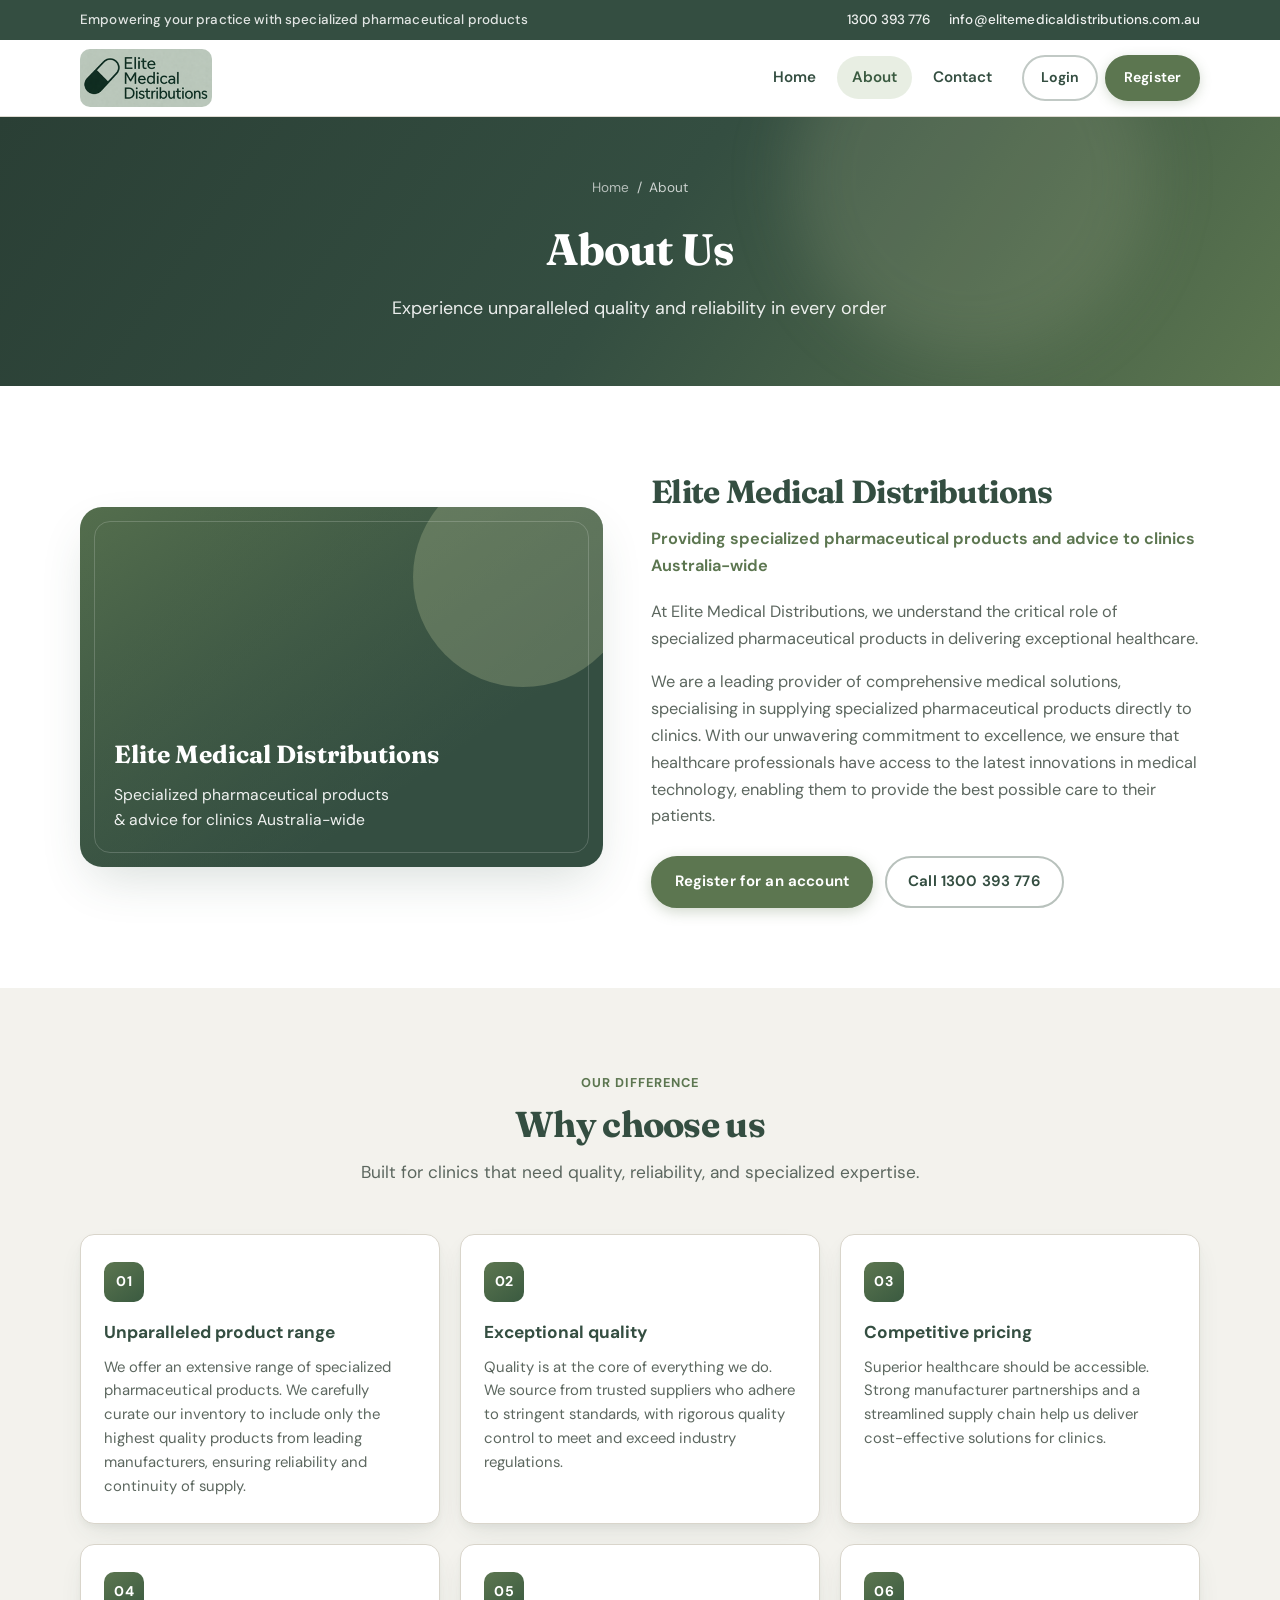
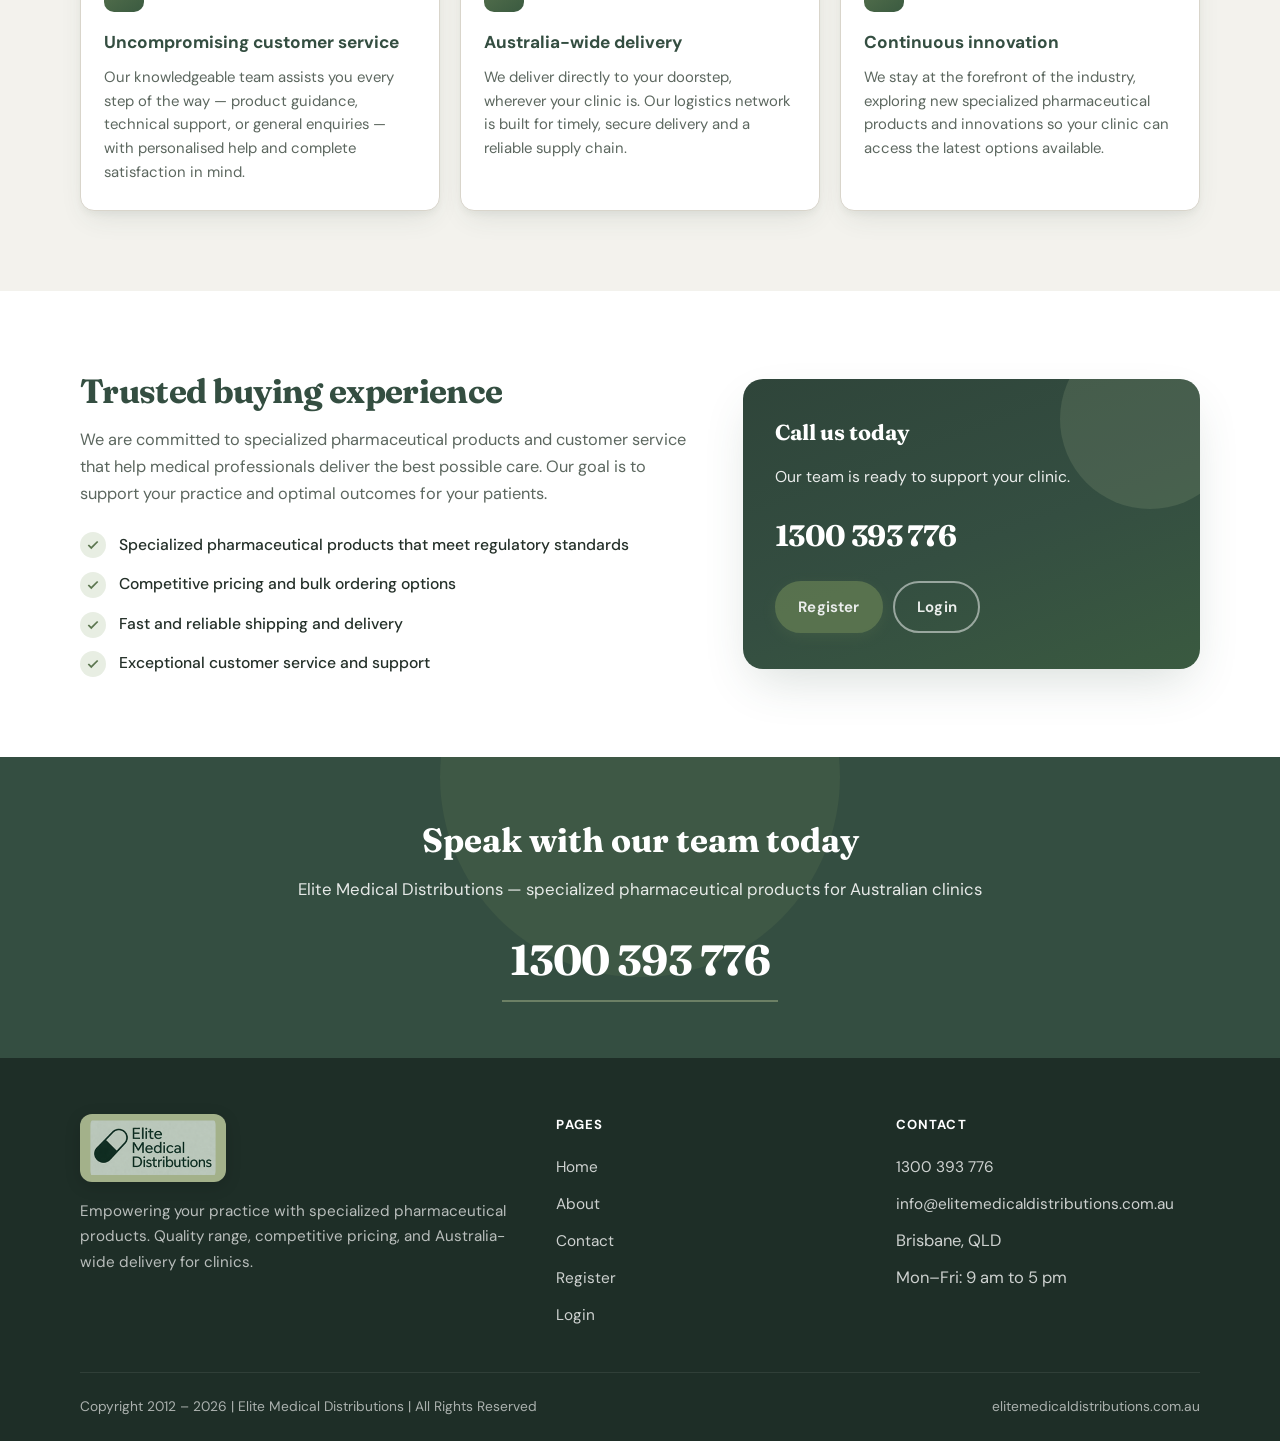
==== commit c136db00: "Apply client content updates and B2B header actions. - Hours 9-5 Mon-Fri; address Brisbane QLD; 500+" ====
--- a/about.html
+++ b/about.html
@@ -6,7 +6,7 @@
     <title>About Us – Elite Medical Distributions</title>
     <meta
       name="description"
-      content="Elite Medical Distributions provides superior pharmaceutical products and advice to clinics Australia-wide."
+      content="Elite Medical Distributions provides specialized pharmaceutical products and advice to clinics Australia-wide."
     />
     <link rel="canonical" href="https://www.elitemedicaldistributions.com.au/about" />
     <meta name="theme-color" content="#344E41" />
@@ -17,7 +17,7 @@
   <body>
     <div class="topbar">
       <div class="container">
-        <p class="topbar-tagline">Empowering your practice with premium medical supplies</p>
+        <p class="topbar-tagline">Empowering your practice with specialized pharmaceutical products</p>
         <div class="topbar-contact">
           <a href="tel:1300393776">1300 393 776</a>
           <a href="mailto:info@elitemedicaldistributions.com.au">info@elitemedicaldistributions.com.au</a>
@@ -37,7 +37,10 @@
           <a href="/">Home</a>
           <a href="/about" class="active">About</a>
           <a href="/contact">Contact</a>
-          <a class="btn btn-primary" href="/contact">Contact Us</a>
+          <div class="nav-actions">
+            <a class="btn btn-login" data-b2b-login href="https://portal.elitemedicaldistributions.com.au">Login</a>
+            <a class="btn btn-register" href="/register">Register</a>
+          </div>
         </nav>
       </div>
     </header>
@@ -60,26 +63,26 @@
           <div class="about-intro">
             <div class="about-visual">
               <strong>Elite Medical Distributions</strong>
-              <span>Pharmaceutical products &amp; advice for clinics Australia-wide</span>
+              <span>Specialized pharmaceutical products &amp; advice for clinics Australia-wide</span>
             </div>
             <div class="about-copy">
               <h2>Elite Medical Distributions</h2>
               <p class="sub">
-                Providing superior pharmaceutical products and advice to clinics Australia-wide
-              </p>
-              <p>
-                At Elite Medical Distributions, we understand the critical role of high-quality
-                pharmaceuticals in delivering exceptional healthcare.
+                Providing specialized pharmaceutical products and advice to clinics Australia-wide
+              </p>
+              <p>
+                At Elite Medical Distributions, we understand the critical role of specialized
+                pharmaceutical products in delivering exceptional healthcare.
               </p>
               <p>
                 We are a leading provider of comprehensive medical solutions, specialising in
-                supplying top-notch medical supplies directly to clinics. With our unwavering
+                supplying specialized pharmaceutical products directly to clinics. With our unwavering
                 commitment to excellence, we ensure that healthcare professionals have access to
                 the latest innovations in medical technology, enabling them to provide the best
                 possible care to their patients.
               </p>
               <div class="about-actions">
-                <a class="btn btn-primary" href="/contact">Contact Us</a>
+                <a class="btn btn-primary" href="/register">Register for an account</a>
                 <a class="btn btn-outline-dark" href="tel:1300393776">Call 1300 393 776</a>
               </div>
             </div>
@@ -92,16 +95,16 @@
           <div class="section-header">
             <span class="eyebrow">Our difference</span>
             <h2>Why choose us</h2>
-            <p>Built for clinics that need quality, reliability, and service.</p>
+            <p>Built for clinics that need quality, reliability, and specialized expertise.</p>
           </div>
           <div class="why-grid">
             <article class="why-card">
               <span class="num">01</span>
               <h3>Unparalleled product range</h3>
               <p>
-                We offer an extensive range of pharmaceutical supplies. We carefully curate our
-                inventory to include only the highest quality products from leading manufacturers,
-                ensuring reliability and continuity of supply.
+                We offer an extensive range of specialized pharmaceutical products. We carefully
+                curate our inventory to include only the highest quality products from leading
+                manufacturers, ensuring reliability and continuity of supply.
               </p>
             </article>
             <article class="why-card">
@@ -142,8 +145,8 @@
               <span class="num">06</span>
               <h3>Continuous innovation</h3>
               <p>
-                We stay at the forefront of the industry, exploring new products and innovations so
-                your clinic can access the latest medical supplies and equipment.
+                We stay at the forefront of the industry, exploring new specialized pharmaceutical
+                products and innovations so your clinic can access the latest options available.
               </p>
             </article>
           </div>
@@ -156,14 +159,14 @@
             <div>
               <h2>Trusted buying experience</h2>
               <p>
-                We are committed to pharmaceutical supplies and customer service that help medical
-                professionals deliver the best possible care. Our goal is to support your practice
-                and optimal outcomes for your patients.
+                We are committed to specialized pharmaceutical products and customer service that
+                help medical professionals deliver the best possible care. Our goal is to support
+                your practice and optimal outcomes for your patients.
               </p>
               <ul class="check-list">
                 <li>
                   <span class="tick" aria-hidden="true"><svg viewBox="0 0 24 24" fill="none" stroke="currentColor" stroke-width="3"><path d="M20 6L9 17l-5-5"/></svg></span>
-                  High-quality medical supplies that meet regulatory standards
+                  Specialized pharmaceutical products that meet regulatory standards
                 </li>
                 <li>
                   <span class="tick" aria-hidden="true"><svg viewBox="0 0 24 24" fill="none" stroke="currentColor" stroke-width="3"><path d="M20 6L9 17l-5-5"/></svg></span>
@@ -183,8 +186,9 @@
               <h3>Call us today</h3>
               <p>Our team is ready to support your clinic.</p>
               <a class="phone" href="tel:1300393776">1300 393 776</a>
-              <p style="margin-bottom: 0">
-                <a class="btn btn-primary" href="/contact">Contact us</a>
+              <p style="margin-bottom: 0; display: flex; flex-wrap: wrap; gap: 0.65rem">
+                <a class="btn btn-primary" href="/register">Register</a>
+                <a class="btn btn-outline" data-b2b-login href="https://portal.elitemedicaldistributions.com.au">Login</a>
               </p>
             </aside>
           </div>
@@ -194,7 +198,7 @@
       <section class="cta-band">
         <div class="container">
           <h2>Speak with our team today</h2>
-          <p>Elite Medical Distributions — premium supplies for Australian clinics</p>
+          <p>Elite Medical Distributions — specialized pharmaceutical products for Australian clinics</p>
           <a class="phone-lg" href="tel:1300393776">1300 393 776</a>
         </div>
       </section>
@@ -208,7 +212,7 @@
               <img class="logo-img logo-img--footer" src="/assets/emd-logo.png" width="240" height="68" alt="Elite Medical Distributions" />
             </a>
             <p>
-              Empowering your practice with premium medical supplies. Quality products,
+              Empowering your practice with specialized pharmaceutical products. Quality range,
               competitive pricing, and Australia-wide delivery for clinics.
             </p>
           </div>
@@ -218,6 +222,8 @@
               <li><a href="/">Home</a></li>
               <li><a href="/about">About</a></li>
               <li><a href="/contact">Contact</a></li>
+              <li><a href="/register">Register</a></li>
+              <li><a data-b2b-login href="https://portal.elitemedicaldistributions.com.au">Login</a></li>
             </ul>
           </div>
           <div class="footer-col">
@@ -225,8 +231,8 @@
             <ul>
               <li><a href="tel:1300393776">1300 393 776</a></li>
               <li><a href="mailto:info@elitemedicaldistributions.com.au">info@elitemedicaldistributions.com.au</a></li>
-              <li>32-34 Minimine St<br />Stafford Heights, 4053 QLD</li>
-              <li>Mon–Fri: 8 am to 5 pm</li>
+              <li>Brisbane, QLD</li>
+              <li>Mon–Fri: 9 am to 5 pm</li>
             </ul>
           </div>
         </div>
@@ -237,6 +243,7 @@
       </div>
     </footer>
 
+    <script src="/js/config.js"></script>
     <script src="/js/main.js"></script>
   </body>
 </html>
--- a/css/styles.css
+++ b/css/styles.css
@@ -262,8 +262,41 @@
   font-size: 1rem;
 }
 
-.nav .btn {
-  margin-left: 0.5rem;
+.nav-actions {
+  display: flex;
+  align-items: center;
+  gap: 0.45rem;
+  margin-left: 0.55rem;
+}
+
+.nav-actions .btn {
+  padding: 0.58rem 1.05rem;
+  font-size: 0.88rem;
+}
+
+.btn-login {
+  background: transparent;
+  color: var(--brunswick);
+  border-color: rgba(52, 78, 65, 0.3);
+}
+
+.btn-login:hover {
+  background: var(--brunswick);
+  color: var(--white);
+  border-color: var(--brunswick);
+}
+
+.btn-register {
+  background: var(--reseda);
+  color: var(--white);
+  border-color: var(--reseda);
+  box-shadow: 0 3px 12px rgba(92, 118, 80, 0.25);
+}
+
+.btn-register:hover {
+  background: var(--hunter);
+  border-color: var(--hunter);
+  color: var(--white);
 }
 
 /* —— Hero —— */
@@ -1245,8 +1278,13 @@
     padding: 0.8rem 0.85rem;
   }
 
-  .nav .btn {
+  .nav-actions {
+    flex-direction: column;
     margin: 0.5rem 0 0;
+    width: 100%;
+  }
+
+  .nav-actions .btn {
     width: 100%;
   }
 
